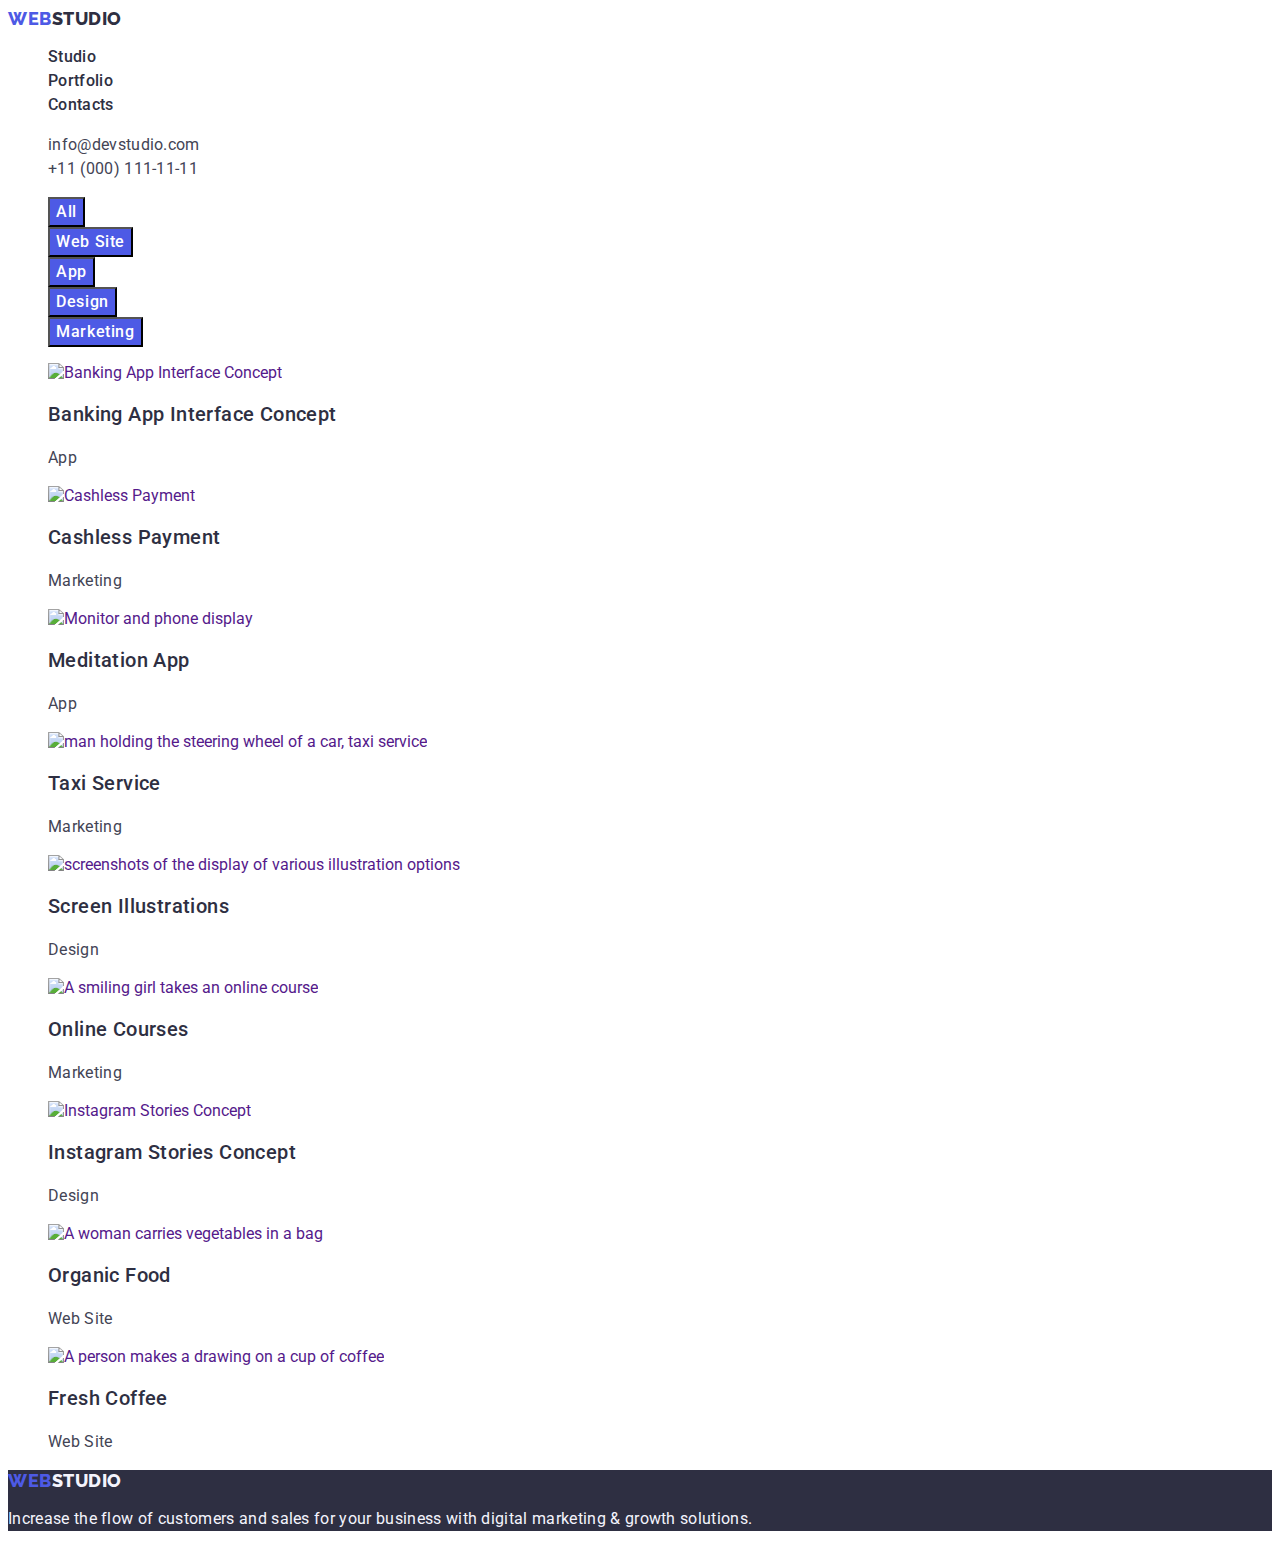
==== portfolio.html @ a5276154 "summary" ====
<!DOCTYPE html>
<html lang="en">
  <head>
    <meta charset="UTF-8" />
    <meta name="viewport" content="width=device-width, initial-scale=1.0" />
    <title>Portfolio</title>
    <!-- Fonts -->
    <link rel="preconnect" href="https://fonts.googleapis.com" />
    <link rel="preconnect" href="https://fonts.gstatic.com" crossorigin />
    <link
      href="https://fonts.googleapis.com/css2?family=Raleway:wght@800&family=Roboto:wght@400;500;700&display=swap"
      rel="stylesheet"
    />
    <!-- Custom styles -->
    <link rel="stylesheet" href="./css/styles.css" />
  </head>
  <body class="page">
    <header class="header">
      <nav class="header-nav">
        <a class="header-logo" href="./index.html"
          >Web<span class="logo">Studio</span></a
        >
        <ul class="header-list">
          <li class="header-item">
            <a class="header-link" href="./index.html">Studio</a>
          </li>
          <li class="header-item">
            <a class="header-link" href="./portfolio.html">Portfolio</a>
          </li>
          <li class="header-item">
            <a class="header-link" href="">Contacts</a>
          </li>
        </ul>
      </nav>
      <address class="header-info">
        <ul class="header-info-list">
          <li class="header-info-item">
            <a class="header-info-link" href="mailto:info@devstudio.com"
              >info@devstudio.com</a
            >
          </li>
          <li class="header-info-item">
            <a class="header-info-link" href="tel:+110001111111"
              >+11 (000) 111-11-11</a
            >
          </li>
        </ul>
      </address>
    </header>
    <main>
      <section class="section-portfolio">
        <h1 hidden>Our works</h1>
        <ul class="portfolio-btn-list">
          <li><button class="hero-btn" type="button">All</button></li>
          <li><button class="hero-btn" type="button">Web Site</button></li>
          <li><button class="hero-btn" type="button">App</button></li>
          <li><button class="hero-btn" type="button">Design</button></li>
          <li><button class="hero-btn" type="button">Marketing</button></li>
        </ul>

        <h2 class="section-title" hidden>Portfolio</h2>
        <ul class="portfolio-list">
          <li class="portfolio-item">
            <a class="portfolio-link" href="">
              <img
                src="./images/row1/img.jpg"
                alt="Banking App Interface Concept"
                width="360"
                height="300"
              />
              <h3 class="title">Banking App Interface Concept</h3>
              <p class="text">App</p></a
            >
          </li>
          <li class="portfolio-item">
            <a class="portfolio-link" href="">
              <img
                src="./images/row1/img-1.jpg"
                alt="Cashless Payment"
                width="360"
                height="300"
              />
              <h3 class="title">Cashless Payment</h3>
              <p class="text">Marketing</p></a
            >
          </li>
          <li class="portfolio-item">
            <a class="portfolio-link" href="">
              <img
                src="./images/row1/img-2.jpg"
                alt="Monitor and phone display"
                width="360"
                height="300"
              />
              <h3 class="title">Meditation App</h3>
              <p class="text">App</p></a
            >
          </li>
          <li class="portfolio-item">
            <a class="portfolio-link" href="">
              <img
                src="./images/row2/img.jpg"
                alt="man holding the steering wheel of a car, taxi service"
                width="360"
                height="300"
              />
              <h3 class="title">Taxi Service</h3>
              <p class="text">Marketing</p></a
            >
          </li>
          <li class="portfolio-item">
            <a class="portfolio-link" href="">
              <img
                src="./images/row2/img-1.jpg"
                alt="screenshots of the display of various illustration options"
                width="360"
                height="300"
              />
              <h3 class="title">Screen Illustrations</h3>
              <p class="text">Design</p></a
            >
          </li>
          <li class="portfolio-item">
            <a class="portfolio-link" href="">
              <img
                src="./images/row2/img-2.jpg"
                alt="A smiling girl takes an online course"
                width="360"
                height="300"
              />
              <h3 class="title">Online Courses</h3>
              <p class="text">Marketing</p></a
            >
          </li>
          <li class="portfolio-item">
            <a class="portfolio-link" href="">
              <img
                src="./images/row3/img.jpg"
                alt="Instagram Stories Concept"
                width="360"
                height="300"
              />
              <h3 class="title">Instagram Stories Concept</h3>
              <p class="text">Design</p></a
            >
          </li>
          <li class="portfolio-item">
            <a class="portfolio-link" href="">
              <img
                src="./images/row3/img-1.jpg"
                alt="A woman carries vegetables in a bag"
                width="360"
                height="300"
              />
              <h3 class="title">Organic Food</h3>
              <p class="text">Web Site</p></a
            >
          </li>
          <li class="portfolio-item">
            <a class="portfolio-link" href="">
              <img
                src="./images/row3/img-2.jpg"
                alt="A person makes a drawing on a cup of coffee"
                width="360"
                height="300"
              />
              <h3 class="title">Fresh Coffee</h3>
              <p class="text">Web Site</p></a
            >
          </li>
        </ul>
      </section>
    </main>
    <footer class="footer">
      <a class="header-logo" href="./index.html"
        >Web<span class="logo-ftr">Studio</span></a
      >
      <p class="footer-text">
        Increase the flow of customers and sales for your business with digital
        marketing & growth solutions.
      </p>
    </footer>
  </body>
</html>
---- css/styles.css ----
:root {
  --main-color: #2e2f42;
  --post-info-color: #434455;
  --action-color: #404bbf;
  --primary-brand: #4d5ae5;
  --light-color: #ffffff;
  --footer-text: #f4f4fd;
}

/* Common styles */
body {
  color: var(--post-info-color);
  font-family: "Roboto", sans-serif;
  background-color: var(--light-color);
}

a {
  text-decoration: none;
}

button {
  font-family: inherit;
  cursor: pointer;
}

ul,
ol {
  list-style: none;
}

.section-title {
  font-weight: 700;
  font-size: 36px;
  line-height: 1.11;
  text-align: center;
  letter-spacing: 0.02em;
  text-transform: capitalize;
  color: var(--main-color);
}

.title {
  font-weight: 500;
  font-size: 20px;
  line-height: 1.2;
  letter-spacing: 0.02em;
  color: var(--main-color);
}
.text {
  font-size: 16px;
  line-height: 1.5;
  letter-spacing: 0.02em;
  color: var(--post-info-color);
}

/* Header styles */

.header {
}
.header-nav {
}
.header-logo {
  font-family: "Raleway", sans-serif;
  font-style: normal;
  font-weight: 800;
  font-size: 18px;
  line-height: 1.17;
  letter-spacing: 0.03em;
  text-transform: uppercase;
  color: var(--primary-brand);
  text-decoration: none;
}
.logo {
  font-family: "Raleway";
  font-style: normal;
  font-weight: 800;
  font-size: 18px;
  line-height: 1.17;
  letter-spacing: 0.03em;
  text-transform: uppercase;
  color: var(--main-color);
  text-decoration: none;
}

.header-list {
  list-style: none;
}
.header-item {
}
.header-link {
  font-weight: 500;
  font-size: 16px;
  line-height: 1.5;
  letter-spacing: 0.02em;
  color: var(--main-color);
}

.header-link:focus,
.header-link:hover {
  color: var(--action-color);
}

.header-info {
  font-style: normal;
}
.header-info-list {
  list-style: none;
}

.header-info-item {
}
.header-info-link {
  font-style: normal;
  font-size: 16px;
  line-height: 1.5;
  letter-spacing: 0.02em;
  color: var(--post-info-color);
}

.header-info-link:focus,
.header-info-link:hover {
  color: var(--action-color);
}

/* Hero section styles */

.main {
}
.section-hero {
  background-color: var(--main-color);
}

.hero-title {
  font-weight: 700;
  font-size: 56px;
  line-height: 1.07;
  text-align: center;
  letter-spacing: 0.02em;
  color: var(--light-color);
}
.hero-btn {
  color: var(--light-color);
  background-color: var(--primary-brand);
  font-weight: 500;
  font-size: 16px;
  line-height: 1.5;
  letter-spacing: 0.04em;
}
.hero-btn:hover,
.hero-btn:focus {
  background: var(--action-color);
}

/* Benefits section styles */
.benefits-list {
}

/* Section team styles */

.section-team {
  background: var(--footer-text);
}

.team-list {
}
/* Footer styles */

.footer {
  background-color: var(--main-color);
}

.footer-text {
  font-size: 16px;
  line-height: 1.5;
  letter-spacing: 0.02em;
  color: var(--footer-text);
}
.logo-ftr {
  font-weight: 800;
  font-size: 18px;
  line-height: 1.17;
  letter-spacing: 0.03em;
  text-transform: uppercase;
  color: var(--footer-text);
}

/* Portfolio */

.portfolio-link {
  text-decoration: none;
}
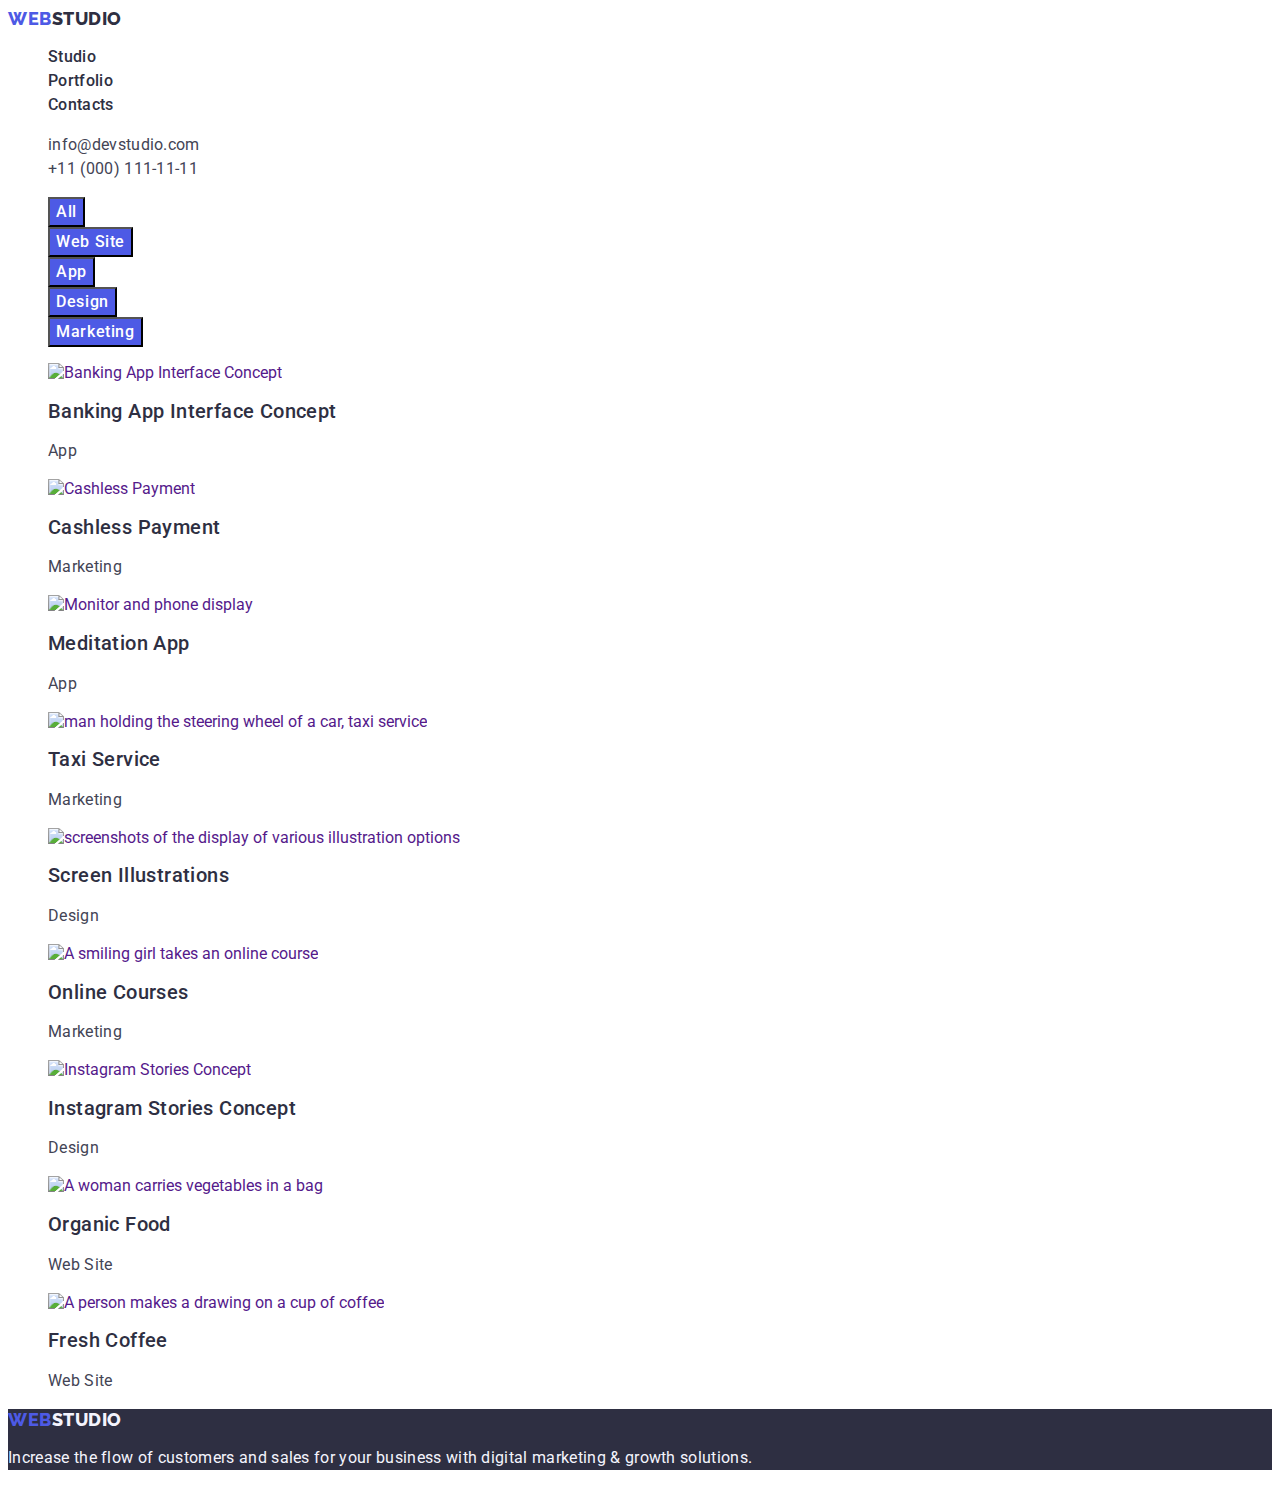
==== commit f88b792b: "summary" ====
--- a/portfolio.html
+++ b/portfolio.html
@@ -16,31 +16,31 @@
   </head>
   <body class="page">
     <header class="header">
-      <nav class="header-nav">
-        <a class="header-logo" href="./index.html"
+      <nav class="header nav">
+        <a class="link header-logo" href="./index.html"
           >Web<span class="logo">Studio</span></a
         >
-        <ul class="header-list">
-          <li class="header-item">
-            <a class="header-link" href="./index.html">Studio</a>
+        <ul class="header list">
+          <li class="header item">
+            <a class="hero header-link" href="./index.html">Studio</a>
           </li>
-          <li class="header-item">
-            <a class="header-link" href="./portfolio.html">Portfolio</a>
+          <li class="header item">
+            <a class="hero header-link" href="./portfolio.html">Portfolio</a>
           </li>
-          <li class="header-item">
-            <a class="header-link" href="">Contacts</a>
+          <li class="header item">
+            <a class="hero header-link" href="">Contacts</a>
           </li>
         </ul>
       </nav>
       <address class="header-info">
-        <ul class="header-info-list">
-          <li class="header-info-item">
-            <a class="header-info-link" href="mailto:info@devstudio.com"
+        <ul class="header-info list">
+          <li class="header-info item">
+            <a class="hero header-info-link" href="mailto:info@devstudio.com"
               >info@devstudio.com</a
             >
           </li>
-          <li class="header-info-item">
-            <a class="header-info-link" href="tel:+110001111111"
+          <li class="header-info item">
+            <a class="hero header-info-link" href="tel:+110001111111"
               >+11 (000) 111-11-11</a
             >
           </li>
@@ -50,7 +50,7 @@
     <main>
       <section class="section-portfolio">
         <h1 hidden>Our works</h1>
-        <ul class="portfolio-btn-list">
+        <ul class="portfolio-btn list">
           <li><button class="hero-btn" type="button">All</button></li>
           <li><button class="hero-btn" type="button">Web Site</button></li>
           <li><button class="hero-btn" type="button">App</button></li>
@@ -58,113 +58,112 @@
           <li><button class="hero-btn" type="button">Marketing</button></li>
         </ul>
 
-        <h2 class="section-title" hidden>Portfolio</h2>
-        <ul class="portfolio-list">
+        <ul class="portfolio list">
           <li class="portfolio-item">
-            <a class="portfolio-link" href="">
+            <a class="portfolio link" href="">
               <img
                 src="./images/row1/img.jpg"
                 alt="Banking App Interface Concept"
                 width="360"
                 height="300"
               />
-              <h3 class="title">Banking App Interface Concept</h3>
+              <h2 class="title">Banking App Interface Concept</h2>
               <p class="text">App</p></a
             >
           </li>
           <li class="portfolio-item">
-            <a class="portfolio-link" href="">
+            <a class="portfolio link" href="">
               <img
                 src="./images/row1/img-1.jpg"
                 alt="Cashless Payment"
                 width="360"
                 height="300"
               />
-              <h3 class="title">Cashless Payment</h3>
+              <h2 class="title">Cashless Payment</h2>
               <p class="text">Marketing</p></a
             >
           </li>
           <li class="portfolio-item">
-            <a class="portfolio-link" href="">
+            <a class="portfolio link" href="">
               <img
                 src="./images/row1/img-2.jpg"
                 alt="Monitor and phone display"
                 width="360"
                 height="300"
               />
-              <h3 class="title">Meditation App</h3>
+              <h2 class="title">Meditation App</h2>
               <p class="text">App</p></a
             >
           </li>
           <li class="portfolio-item">
-            <a class="portfolio-link" href="">
+            <a class="portfolio link" href="">
               <img
                 src="./images/row2/img.jpg"
                 alt="man holding the steering wheel of a car, taxi service"
                 width="360"
                 height="300"
               />
-              <h3 class="title">Taxi Service</h3>
+              <h2 class="title">Taxi Service</h2>
               <p class="text">Marketing</p></a
             >
           </li>
           <li class="portfolio-item">
-            <a class="portfolio-link" href="">
+            <a class="portfolio link" href="">
               <img
                 src="./images/row2/img-1.jpg"
                 alt="screenshots of the display of various illustration options"
                 width="360"
                 height="300"
               />
-              <h3 class="title">Screen Illustrations</h3>
+              <h2 class="title">Screen Illustrations</h2>
               <p class="text">Design</p></a
             >
           </li>
           <li class="portfolio-item">
-            <a class="portfolio-link" href="">
+            <a class="portfolio link" href="">
               <img
                 src="./images/row2/img-2.jpg"
                 alt="A smiling girl takes an online course"
                 width="360"
                 height="300"
               />
-              <h3 class="title">Online Courses</h3>
+              <h2 class="title">Online Courses</h2>
               <p class="text">Marketing</p></a
             >
           </li>
           <li class="portfolio-item">
-            <a class="portfolio-link" href="">
+            <a class="portfolio link" href="">
               <img
                 src="./images/row3/img.jpg"
                 alt="Instagram Stories Concept"
                 width="360"
                 height="300"
               />
-              <h3 class="title">Instagram Stories Concept</h3>
+              <h2 class="title">Instagram Stories Concept</h2>
               <p class="text">Design</p></a
             >
           </li>
           <li class="portfolio-item">
-            <a class="portfolio-link" href="">
+            <a class="portfolio link" href="">
               <img
                 src="./images/row3/img-1.jpg"
                 alt="A woman carries vegetables in a bag"
                 width="360"
                 height="300"
               />
-              <h3 class="title">Organic Food</h3>
+              <h2 class="title">Organic Food</h2>
               <p class="text">Web Site</p></a
             >
           </li>
           <li class="portfolio-item">
-            <a class="portfolio-link" href="">
+            <a class="portfolio link" href="">
               <img
                 src="./images/row3/img-2.jpg"
                 alt="A person makes a drawing on a cup of coffee"
                 width="360"
                 height="300"
               />
-              <h3 class="title">Fresh Coffee</h3>
+              <h2 class="title">Fresh Coffee</h2>
               <p class="text">Web Site</p></a
             >
           </li>
@@ -172,7 +171,7 @@
       </section>
     </main>
     <footer class="footer">
-      <a class="header-logo" href="./index.html"
+      <a class="link header-logo" href="./index.html"
         >Web<span class="logo-ftr">Studio</span></a
       >
       <p class="footer-text">
--- a/css/styles.css
+++ b/css/styles.css
@@ -23,8 +23,7 @@
   cursor: pointer;
 }
 
-ul,
-ol {
+.list {
   list-style: none;
 }
 
@@ -56,8 +55,11 @@
 
 .header {
 }
-.header-nav {
-}
+.header nav {
+}
+
+.link {text-decoration: none;}
+
 .header-logo {
   font-family: "Raleway", sans-serif;
   font-style: normal;
@@ -81,11 +83,14 @@
   text-decoration: none;
 }
 
-.header-list {
+.header list {
   list-style: none;
 }
-.header-item {
-}
+.header item {list-style: none; text-decoration:none;
+}
+
+.hero {text-decoration:none}
+
 .header-link {
   font-weight: 500;
   font-size: 16px;
@@ -102,7 +107,7 @@
 .header-info {
   font-style: normal;
 }
-.header-info-list {
+.header-info list {
   list-style: none;
 }
 
@@ -151,17 +156,30 @@
 }
 
 /* Benefits section styles */
-.benefits-list {
+
+.benefits list { list-style: none;
+}
+
+.benefits-item {
+
 }
 
 /* Section team styles */
 
+.team-item {background-color: var(--light-color);
+  
+}
 .section-team {
   background: var(--footer-text);
 }
 
-.team-list {
-}
+.team list {list-style: none;
+
+}
+
+
+
+
 /* Footer styles */
 
 .footer {
@@ -185,6 +203,6 @@
 
 /* Portfolio */
 
-.portfolio-link {
-  text-decoration: none;
-}
+.portfolio link {
+  text-decoration: none;
+}
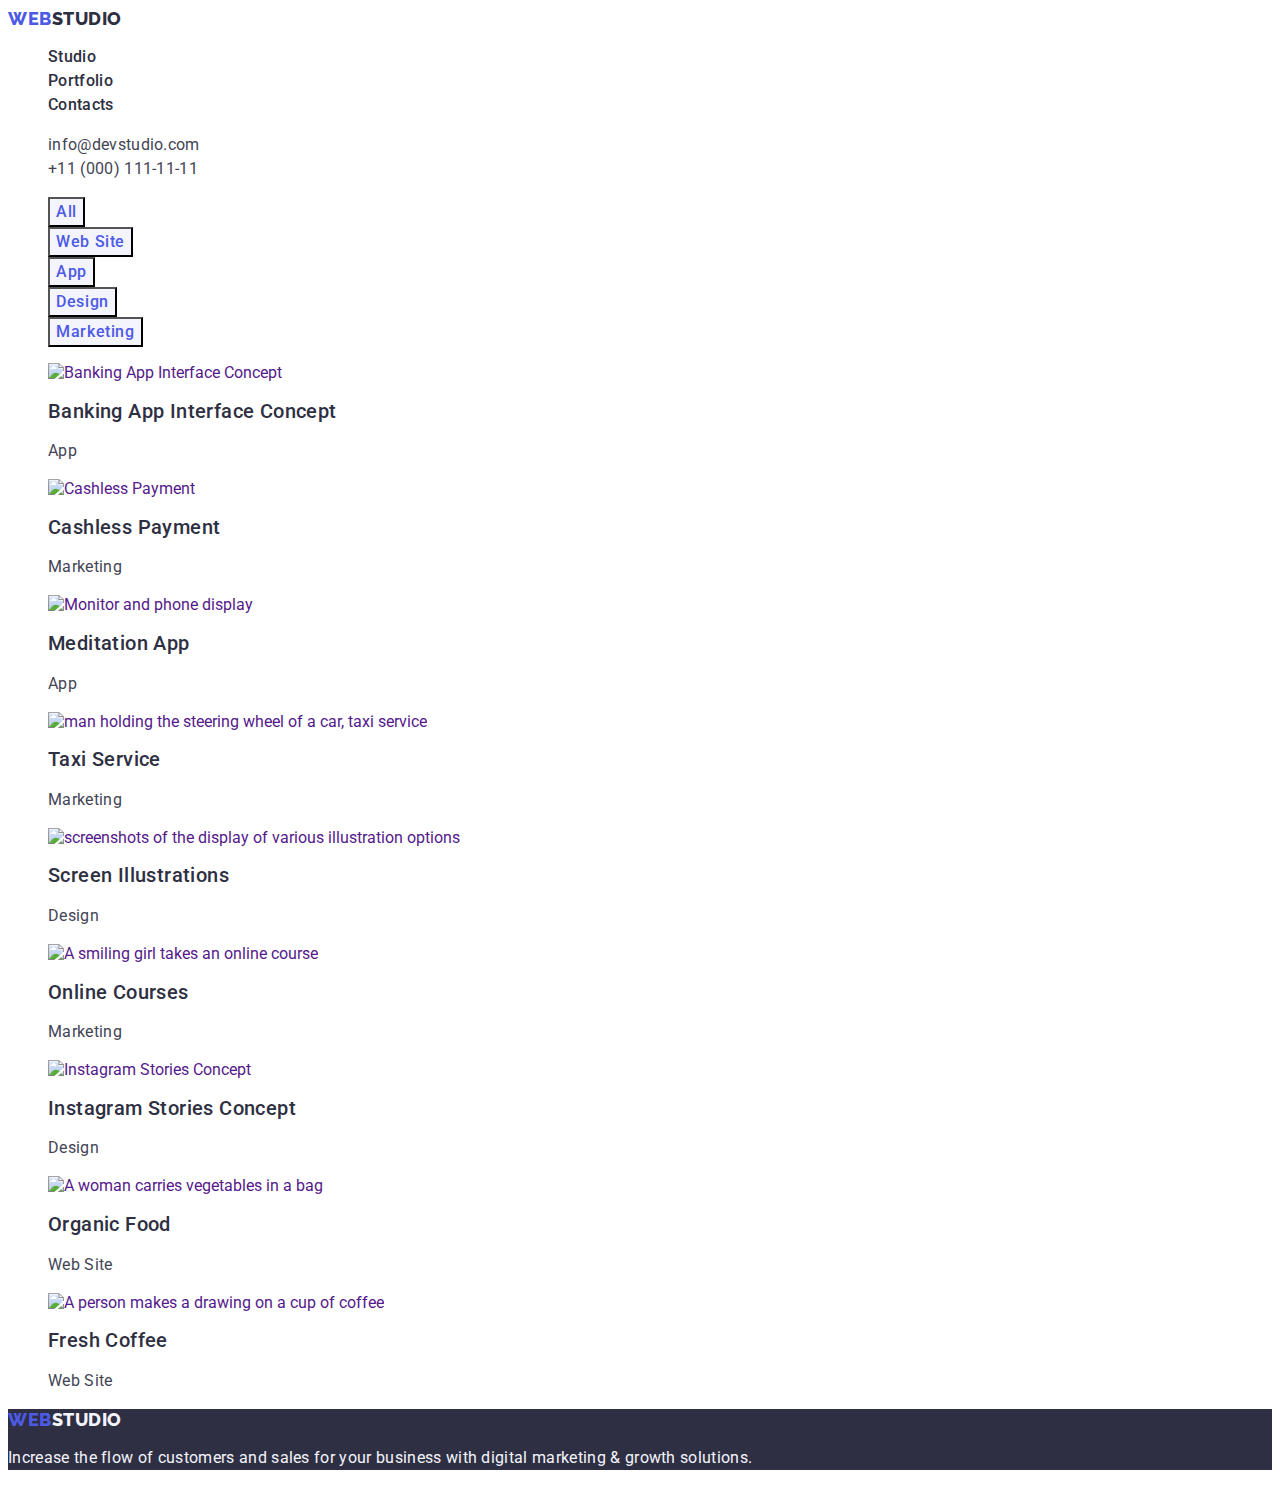
==== commit 3b1579b8: "summary" ====
--- a/portfolio.html
+++ b/portfolio.html
@@ -22,25 +22,25 @@
         >
         <ul class="header list">
           <li class="header item">
-            <a class="hero header-link" href="./index.html">Studio</a>
+            <a class="link header-link" href="./index.html">Studio</a>
           </li>
           <li class="header item">
-            <a class="hero header-link" href="./portfolio.html">Portfolio</a>
+            <a class="link header-link" href="./portfolio.html">Portfolio</a>
           </li>
           <li class="header item">
-            <a class="hero header-link" href="">Contacts</a>
+            <a class="link header-link" href="">Contacts</a>
           </li>
         </ul>
       </nav>
       <address class="header-info">
         <ul class="header-info list">
           <li class="header-info item">
-            <a class="hero header-info-link" href="mailto:info@devstudio.com"
+            <a class="link header-info-link" href="mailto:info@devstudio.com"
               >info@devstudio.com</a
             >
           </li>
           <li class="header-info item">
-            <a class="hero header-info-link" href="tel:+110001111111"
+            <a class="link header-info-link" href="tel:+110001111111"
               >+11 (000) 111-11-11</a
             >
           </li>
@@ -51,11 +51,11 @@
       <section class="section-portfolio">
         <h1 hidden>Our works</h1>
         <ul class="portfolio-btn list">
-          <li><button class="hero-btn" type="button">All</button></li>
-          <li><button class="hero-btn" type="button">Web Site</button></li>
-          <li><button class="hero-btn" type="button">App</button></li>
-          <li><button class="hero-btn" type="button">Design</button></li>
-          <li><button class="hero-btn" type="button">Marketing</button></li>
+          <li><button class="btn-portfolio" type="button">All</button></li>
+          <li><button class="btn-portfolio" type="button">Web Site</button></li>
+          <li><button class="btn-portfolio" type="button">App</button></li>
+          <li><button class="btn-portfolio" type="button">Design</button></li>
+          <li><button class="btn-portfolio" type="button">Marketing</button></li>
         </ul>
 
         <ul class="portfolio list">
@@ -170,6 +170,8 @@
         </ul>
       </section>
     </main>
+
+     <!-- Footer -->
     <footer class="footer">
       <a class="link header-logo" href="./index.html"
         >Web<span class="logo-ftr">Studio</span></a
--- a/css/styles.css
+++ b/css/styles.css
@@ -24,7 +24,7 @@
 }
 
 .list {
-  list-style: none;
+  list-style-type: none;
 }
 
 .section-title {
@@ -58,7 +58,9 @@
 .header nav {
 }
 
-.link {text-decoration: none;}
+.link {
+  text-decoration: none;
+}
 
 .header-logo {
   font-family: "Raleway", sans-serif;
@@ -72,24 +74,20 @@
   text-decoration: none;
 }
 .logo {
-  font-family: "Raleway";
-  font-style: normal;
-  font-weight: 800;
-  font-size: 18px;
-  line-height: 1.17;
-  letter-spacing: 0.03em;
-  text-transform: uppercase;
-  color: var(--main-color);
-  text-decoration: none;
+  color: var(--main-color);
 }
 
 .header list {
   list-style: none;
 }
-.header item {list-style: none; text-decoration:none;
-}
-
-.hero {text-decoration:none}
+.header item {
+  list-style: none;
+  text-decoration: none;
+}
+
+.hero {
+  text-decoration: none;
+}
 
 .header-link {
   font-weight: 500;
@@ -157,28 +155,25 @@
 
 /* Benefits section styles */
 
-.benefits list { list-style: none;
+.benefits list {
+  list-style: none;
 }
 
 .benefits-item {
-
 }
 
 /* Section team styles */
 
-.team-item {background-color: var(--light-color);
-  
+.team-item {
+  background-color: var(--light-color);
 }
 .section-team {
   background: var(--footer-text);
 }
 
-.team list {list-style: none;
-
-}
-
-
-
+.team list {
+  list-style: none;
+}
 
 /* Footer styles */
 
@@ -186,23 +181,33 @@
   background-color: var(--main-color);
 }
 
+.logo-ftr {
+  color: var(--footer-text);
+}
+
 .footer-text {
   font-size: 16px;
   line-height: 1.5;
   letter-spacing: 0.02em;
   color: var(--footer-text);
 }
-.logo-ftr {
-  font-weight: 800;
-  font-size: 18px;
-  line-height: 1.17;
-  letter-spacing: 0.03em;
-  text-transform: uppercase;
-  color: var(--footer-text);
-}
 
 /* Portfolio */
 
 .portfolio link {
   text-decoration: none;
 }
+.btn-portfolio {
+  color: var(--primary-brand);
+  background-color: var(--footer-text);
+  font-weight: 500;
+  font-size: 16px;
+  line-height: 1.5;
+  letter-spacing: 0.04em;
+}
+
+.btn-portfolio:focus,
+.btn-portfolio:hover {
+  color: var(--light-color);
+  background-color: var(--action-color);
+}
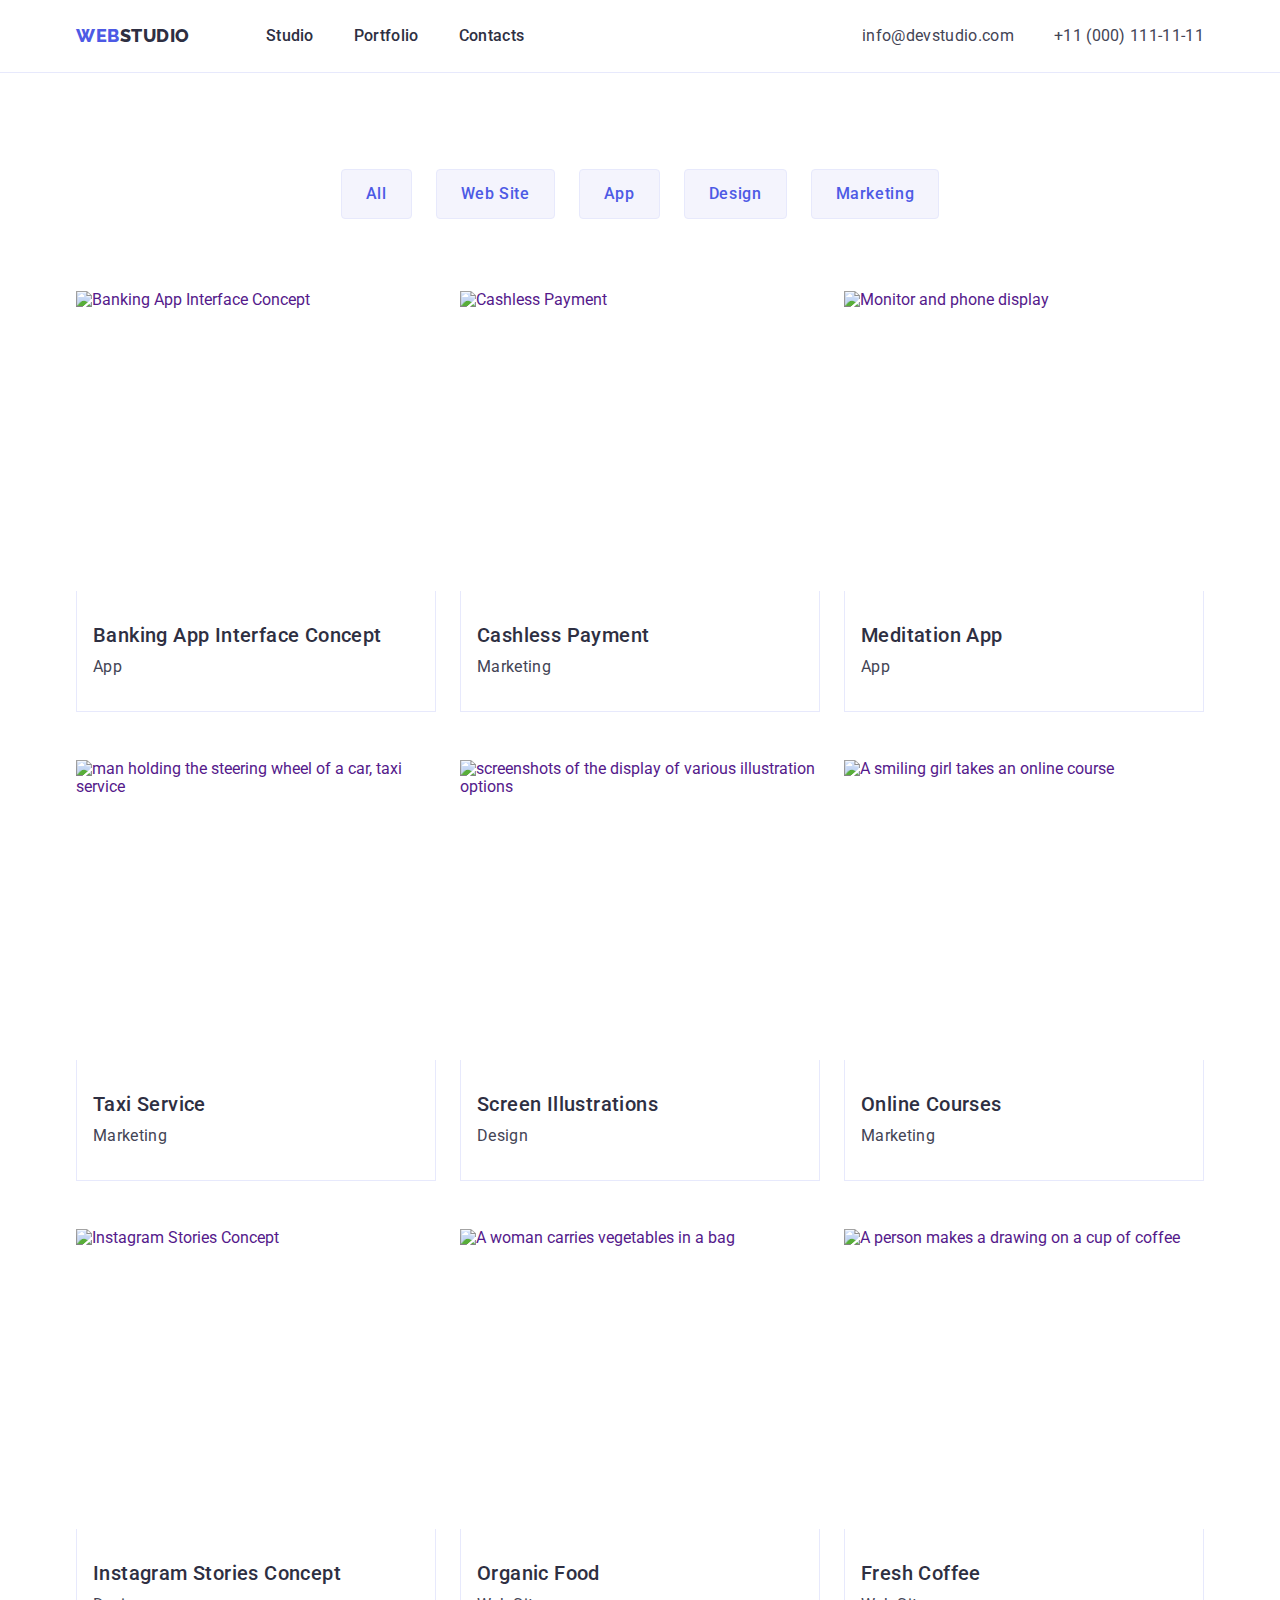
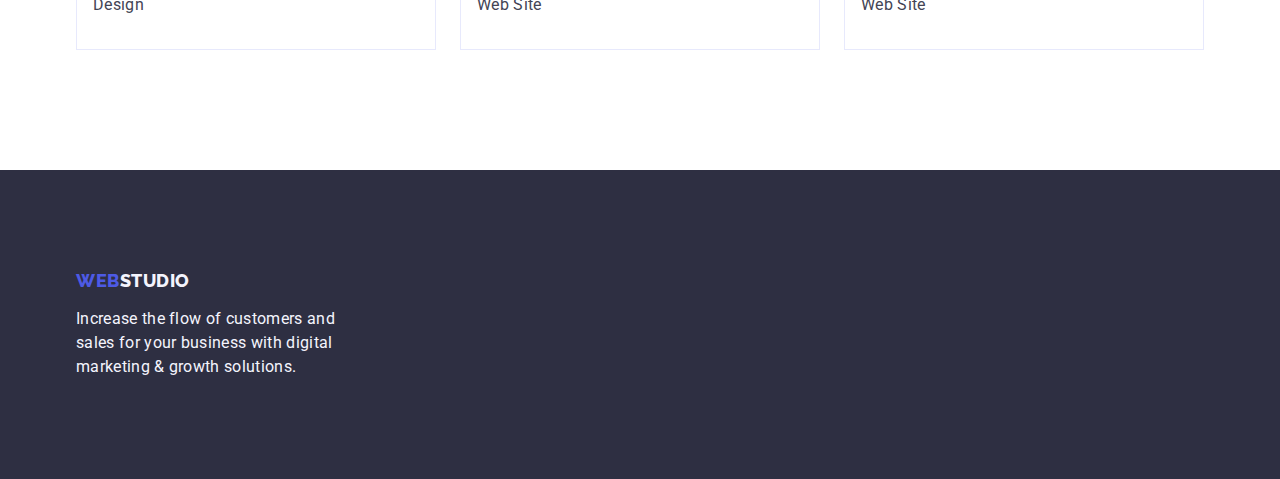
==== commit 3184f293: "summary" ====
--- a/portfolio.html
+++ b/portfolio.html
@@ -11,175 +11,209 @@
       href="https://fonts.googleapis.com/css2?family=Raleway:wght@800&family=Roboto:wght@400;500;700&display=swap"
       rel="stylesheet"
     />
+
+<!-- Normalize -->
+<link
+rel="stylesheet"
+href="https://cdn.jsdelivr.net/npm/modern-normalize@2.0.0/modern-normalize.min.css"
+/>
+
     <!-- Custom styles -->
     <link rel="stylesheet" href="./css/styles.css" />
   </head>
   <body class="page">
-    <header class="header">
-      <nav class="header nav">
-        <a class="link header-logo" href="./index.html"
-          >Web<span class="logo">Studio</span></a
-        >
-        <ul class="header list">
-          <li class="header item">
-            <a class="link header-link" href="./index.html">Studio</a>
-          </li>
-          <li class="header item">
-            <a class="link header-link" href="./portfolio.html">Portfolio</a>
-          </li>
-          <li class="header item">
-            <a class="link header-link" href="">Contacts</a>
-          </li>
-        </ul>
-      </nav>
-      <address class="header-info">
-        <ul class="header-info list">
-          <li class="header-info item">
-            <a class="link header-info-link" href="mailto:info@devstudio.com"
-              >info@devstudio.com</a
-            >
-          </li>
-          <li class="header-info item">
-            <a class="link header-info-link" href="tel:+110001111111"
-              >+11 (000) 111-11-11</a
-            >
-          </li>
-        </ul>
-      </address>
+    <header class="header brd">
+      <div class="container-header container">
+        <nav class="header nav">
+          <a class="link header-logo" href="./index.html"
+            >Web<span class="logo">Studio</span></a
+          >
+          <ul class="header-list list">
+            <li class="header-item">
+              <a class="link header-link" href="./index.html">Studio</a>
+            </li>
+            <li class="header-item">
+              <a class="link header-link" href="./portfolio.html">Portfolio</a>
+            </li>
+            <li class="header-item">
+              <a class="link header-link" href="">Contacts</a>
+            </li>
+          </ul>
+        </nav>
+        <address class="header-info">
+          <ul class="header-info list">
+            <li class="header-info item">
+              <a class="link header-info-link" href="mailto:info@devstudio.com"
+                >info@devstudio.com</a
+              >
+            </li>
+            <li class="header-info item">
+              <a class="link header-info-link" href="tel:+110001111111"
+                >+11 (000) 111-11-11</a
+              >
+            </li>
+          </ul>
+        </address>
+      </div>
     </header>
     <main>
       <section class="section-portfolio">
-        <h1 hidden>Our works</h1>
-        <ul class="portfolio-btn list">
-          <li><button class="btn-portfolio" type="button">All</button></li>
-          <li><button class="btn-portfolio" type="button">Web Site</button></li>
-          <li><button class="btn-portfolio" type="button">App</button></li>
-          <li><button class="btn-portfolio" type="button">Design</button></li>
-          <li><button class="btn-portfolio" type="button">Marketing</button></li>
-        </ul>
-
-        <ul class="portfolio list">
-          <li class="portfolio-item">
-            <a class="portfolio link" href="">
-              <img
-                src="./images/row1/img.jpg"
-                alt="Banking App Interface Concept"
-                width="360"
-                height="300"
-              />
-              <h2 class="title">Banking App Interface Concept</h2>
-              <p class="text">App</p></a
-            >
-          </li>
-          <li class="portfolio-item">
-            <a class="portfolio link" href="">
-              <img
-                src="./images/row1/img-1.jpg"
-                alt="Cashless Payment"
-                width="360"
-                height="300"
-              />
-              <h2 class="title">Cashless Payment</h2>
-              <p class="text">Marketing</p></a
-            >
-          </li>
-          <li class="portfolio-item">
-            <a class="portfolio link" href="">
-              <img
-                src="./images/row1/img-2.jpg"
-                alt="Monitor and phone display"
-                width="360"
-                height="300"
-              />
-              <h2 class="title">Meditation App</h2>
-              <p class="text">App</p></a
-            >
-          </li>
-          <li class="portfolio-item">
-            <a class="portfolio link" href="">
-              <img
-                src="./images/row2/img.jpg"
-                alt="man holding the steering wheel of a car, taxi service"
-                width="360"
-                height="300"
-              />
-              <h2 class="title">Taxi Service</h2>
-              <p class="text">Marketing</p></a
-            >
-          </li>
-          <li class="portfolio-item">
-            <a class="portfolio link" href="">
-              <img
-                src="./images/row2/img-1.jpg"
-                alt="screenshots of the display of various illustration options"
-                width="360"
-                height="300"
-              />
-              <h2 class="title">Screen Illustrations</h2>
-              <p class="text">Design</p></a
-            >
-          </li>
-          <li class="portfolio-item">
-            <a class="portfolio link" href="">
-              <img
-                src="./images/row2/img-2.jpg"
-                alt="A smiling girl takes an online course"
-                width="360"
-                height="300"
-              />
-              <h2 class="title">Online Courses</h2>
-              <p class="text">Marketing</p></a
-            >
-          </li>
-          <li class="portfolio-item">
-            <a class="portfolio link" href="">
-              <img
-                src="./images/row3/img.jpg"
-                alt="Instagram Stories Concept"
-                width="360"
-                height="300"
-              />
-              <h2 class="title">Instagram Stories Concept</h2>
-              <p class="text">Design</p></a
-            >
-          </li>
-          <li class="portfolio-item">
-            <a class="portfolio link" href="">
-              <img
-                src="./images/row3/img-1.jpg"
-                alt="A woman carries vegetables in a bag"
-                width="360"
-                height="300"
-              />
-              <h2 class="title">Organic Food</h2>
-              <p class="text">Web Site</p></a
-            >
-          </li>
-          <li class="portfolio-item">
-            <a class="portfolio link" href="">
-              <img
-                src="./images/row3/img-2.jpg"
-                alt="A person makes a drawing on a cup of coffee"
-                width="360"
-                height="300"
-              />
-              <h2 class="title">Fresh Coffee</h2>
-              <p class="text">Web Site</p></a
-            >
-          </li>
-        </ul>
+        <div class="container">
+          <h1 class="visually-hidden">Our works</h1>
+          <ul class="portfolio-btn list">
+            <li><button class="btn-portfolio" type="button">All</button></li>
+            <li>
+              <button class="btn-portfolio" type="button">Web Site</button>
+            </li>
+            <li><button class="btn-portfolio" type="button">App</button></li>
+            <li><button class="btn-portfolio" type="button">Design</button></li>
+            <li>
+              <button class="btn-portfolio" type="button">Marketing</button>
+            </li>
+          </ul>
+          <ul class="portfolio-list list">
+            <li class="portfolio-item">
+              <a class="portfolio link" href="">
+                <img
+                  src="./images/row1/img-2.jpg"
+                  alt="Banking App Interface Concept"
+                  width="360"
+                  height="300"
+                />
+                <div class="portf-img-info">
+                  <h2 class="portf-title title">Banking App Interface Concept</h2>
+                  <p class="text">App</p>
+                </div>
+              </a>
+            </li>
+            <li class="portfolio-item">
+              <a class="portfolio link" href="">
+                <img
+                  src="./images/row1/img-1.jpg"
+                  alt="Cashless Payment"
+                  width="360"
+                  height="300"
+                />
+                <div class="portf-img-info">
+                  <h2 class="portf-title title">Cashless Payment</h2>
+                  <p class="text">Marketing</p>
+                </div>
+              </a>
+            </li>
+            <li class="portfolio-item">
+              <a class="portfolio link" href="">
+                <img
+                  src="./images/row1/img.jpg"
+                  alt="Monitor and phone display"
+                  width="360"
+                  height="300"
+                />
+                <div class="portf-img-info">
+                  <h2 class="portf-title title">Meditation App</h2>
+                  <p class="text">App</p>
+                </div></a
+              >
+            </li>
+            <li class="portfolio-item">
+              <a class="portfolio link" href="">
+                <img
+                  src="./images/row2/img-2.jpg"
+                  alt="man holding the steering wheel of a car, taxi service"
+                  width="360"
+                  height="300"
+                />
+                <div class="portf-img-info">
+                  <h2 class="portf-title title">Taxi Service</h2>
+                  <p class="text">Marketing</p>
+                </div></a
+              >
+            </li>
+            <li class="portfolio-item">
+              <a class="portfolio link" href="">
+                <img
+                  src="./images/row2/img-1.jpg"
+                  alt="screenshots of the display of various illustration options"
+                  width="360"
+                  height="300"
+                />
+                <div class="portf-img-info">
+                  <h2 class="portf-title title">Screen Illustrations</h2>
+                  <p class="text">Design</p>
+                </div></a
+              >
+            </li>
+            <li class="portfolio-item">
+              <a class="portfolio link" href="">
+                <img
+                  src="./images/row2/img.jpg"
+                  alt="A smiling girl takes an online course"
+                  width="360"
+                  height="300"
+                />
+                <div class="portf-img-info">
+                  <h2 class="portf-title title">Online Courses</h2>
+                  <p class="text">Marketing</p>
+                </div></a
+              >
+            </li>
+            <li class="portfolio-item">
+              <a class="portfolio link" href="">
+                <img
+                  src="./images/row3/img-2.jpg"
+                  alt="Instagram Stories Concept"
+                  width="360"
+                  height="300"
+                />
+                <div class="portf-img-info">
+                  <h2 class="portf-title title">Instagram Stories Concept</h2>
+                  <p class="text">Design</p>
+                </div></a
+              >
+            </li>
+            <li class="portfolio-item">
+              <a class="portfolio link" href="">
+                <img
+                  src="./images/row3/img-1.jpg"
+                  alt="A woman carries vegetables in a bag"
+                  width="360"
+                  height="300"
+                />
+                <div class="portf-img-info">
+                  <h2 class="portf-title title">Organic Food</h2>
+                  <p class="text">Web Site</p>
+                </div></a
+              >
+            </li>
+            <li class="portfolio-item">
+              <a class="portfolio link" href="">
+                <img
+                  src="./images/row3/img.jpg"
+                  alt="A person makes a drawing on a cup of coffee"
+                  width="360"
+                  height="300"
+                />
+                <div class="portf-img-info">
+                  <h2 class="portf-title title">Fresh Coffee</h2>
+                  <p class="text">Web Site</p>
+                </div></a
+              >
+            </li>
+          </ul>
+        </div>
       </section>
     </main>
 
-     <!-- Footer -->
+    <!-- Footer -->
     <footer class="footer">
-      <a class="link header-logo" href="./index.html"
-        >Web<span class="logo-ftr">Studio</span></a
-      >
-      <p class="footer-text">
-        Increase the flow of customers and sales for your business with digital
-        marketing & growth solutions.
-      </p>
+      <div class="container">
+        <a class="link header-logo ftr-logo" href="./index.html"
+          >Web<span class="logo-ftr">Studio</span></a
+        >
+        <p class="footer-text">
+          Increase the flow of customers and sales for your business with
+          digital marketing & growth solutions.
+        </p>
+      </div>
     </footer>
   </body>
 </html>
--- a/css/styles.css
+++ b/css/styles.css
@@ -7,11 +7,45 @@
   --footer-text: #f4f4fd;
 }
 
-/* Common styles */
+/* Reset */
+.container {
+  max-width: 1158px;
+  margin: 0 auto;
+  padding: 0 15px;
+  
+}
+
+h1,
+h2,
+h3,
+h4,
+h5,
+h6 {
+  margin-top: 0;
+  margin-bottom: 0;
+}
+
+p {
+  margin: 0;
+}
+
+ul {
+  margin-top: 0;
+  margin-bottom: 0;
+  padding-left: 0;
+}
+
+img {
+  display: block;
+  max-width: 100%;
+  height: auto;
+}
+
 body {
   color: var(--post-info-color);
   font-family: "Roboto", sans-serif;
   background-color: var(--light-color);
+  flex-shrink: 0;
 }
 
 a {
@@ -21,10 +55,16 @@
 button {
   font-family: inherit;
   cursor: pointer;
+  border-radius: 4px;
 }
 
 .list {
   list-style-type: none;
+}
+
+.section {
+  padding-top: 120px;
+  padding-bottom: 120px;
 }
 
 .section-title {
@@ -51,11 +91,35 @@
   color: var(--post-info-color);
 }
 
+.visually-hidden {
+  position: absolute;
+  width: 1px;
+  height: 1px;
+  margin: -1px;
+  border: 0;
+  padding: 0;
+
+  white-space: nowrap;
+  clip-path: inset(100%);
+  clip: rect(0 0 0 0);
+  overflow: hidden;
+}
+
 /* Header styles */
 
-.header {
-}
+.brd {
+  border-bottom: 1px solid #e7e9fc;
+}
+
+.container-header {
+  display: flex;
+  align-items: center;
+  justify-content: space-between;
+}
+
 .header nav {
+  display: flex;
+  align-items: center;
 }
 
 .link {
@@ -72,15 +136,20 @@
   text-transform: uppercase;
   color: var(--primary-brand);
   text-decoration: none;
+  padding: 24px 0;
+  margin-right: 76px;
 }
 .logo {
   color: var(--main-color);
 }
 
-.header list {
+.header-list {
   list-style: none;
-}
-.header item {
+  display: flex;
+  align-items: flex-start;
+  gap: 40px;
+}
+.header-item {
   list-style: none;
   text-decoration: none;
 }
@@ -95,6 +164,8 @@
   line-height: 1.5;
   letter-spacing: 0.02em;
   color: var(--main-color);
+  display: block;
+  padding: 24px 0;
 }
 
 .header-link:focus,
@@ -102,8 +173,13 @@
   color: var(--action-color);
 }
 
+
+
 .header-info {
   font-style: normal;
+  display: flex;
+  align-items: center;
+  gap: 40px;
 }
 .header-info list {
   list-style: none;
@@ -117,6 +193,7 @@
   line-height: 1.5;
   letter-spacing: 0.02em;
   color: var(--post-info-color);
+  padding: 24px 0;
 }
 
 .header-info-link:focus,
@@ -126,10 +203,21 @@
 
 /* Hero section styles */
 
-.main {
-}
+.hero-container {
+
+
+}
+
 .section-hero {
   background-color: var(--main-color);
+  padding-top: 188px;
+  padding-bottom: 188px;
+  background-image: linear-gradient(to bottom, rgba(46, 47, 66, 0.70), rgba(46, 47, 66, 0.70)), url(../images/people-office.jpg);
+  background-repeat: no-repeat;
+  background-position: center;
+  background-size: 1440px 600px;
+  
+
 }
 
 .hero-title {
@@ -139,6 +227,8 @@
   text-align: center;
   letter-spacing: 0.02em;
   color: var(--light-color);
+  max-width: 496px;
+  margin: 0 auto 48px;
 }
 .hero-btn {
   color: var(--light-color);
@@ -147,6 +237,11 @@
   font-size: 16px;
   line-height: 1.5;
   letter-spacing: 0.04em;
+  min-width: 169px;
+  border: none;
+  padding: 16px 32px;
+  display: block;
+  margin: 0 auto;
 }
 .hero-btn:hover,
 .hero-btn:focus {
@@ -155,30 +250,83 @@
 
 /* Benefits section styles */
 
-.benefits list {
-  list-style: none;
+.bnfts-title {
+
+  margin-bottom: 8px;
+}
+
+
+.benefits-list {
+  display: flex;
+
+  gap: 24px;
 }
 
 .benefits-item {
+  width: calc((100% - 72px) / 4);
+}
+
+/* Section doing */
+
+.doing {
+  padding-top: 0;
+}
+
+
+.doing-title {
+  margin-bottom: 72px;
+}
+
+.section-doing {
+  list-style-type: none;
+  display: flex;
+  gap: 24px;
+}
+.doing-img {
+  width: calc((100% - 48px) / 3);
 }
 
 /* Section team styles */
 
 .team-item {
   background-color: var(--light-color);
+  box-shadow: 0px 2px 1px 0px rgba(46, 47, 66, 0.08),
+    0px 1px 1px 0px rgba(46, 47, 66, 0.16),
+    0px 1px 6px 0px rgba(46, 47, 66, 0.08);
+  border-radius: 0px 0px 4px 4px;
+  width: calc((100% - 72px) / 4);
 }
 .section-team {
   background: var(--footer-text);
-}
-
-.team list {
+  padding: 120px 0 120px;
+}
+
+.team-list {
   list-style: none;
+  display: flex;
+  gap: 24px;
+}
+
+.title-team {
+  margin-bottom: 72px;
+}
+
+.team-text-info {
+  padding: 32px 16px;
+  text-align: center;
+}
+
+.title-persn {
+
+  margin-bottom: 8px;
 }
 
 /* Footer styles */
 
 .footer {
   background-color: var(--main-color);
+  padding: 100px 0;
+
 }
 
 .logo-ftr {
@@ -190,13 +338,50 @@
   line-height: 1.5;
   letter-spacing: 0.02em;
   color: var(--footer-text);
+  max-width: 264px;
+}
+.ftr-logo {
+  display: inline-block;
+  margin-bottom: 16px;
+  padding: 0;
+  
+  
+
 }
 
 /* Portfolio */
 
+.section-portfolio {
+
+  padding-top: 96px; padding-bottom: 120px;
+}
+
 .portfolio link {
   text-decoration: none;
 }
+
+.portfolio-list {
+  display: flex;
+  flex-wrap: wrap;
+  row-gap: 48px;
+  column-gap: 24px;
+  
+  
+  
+}
+.portfolio-item {
+  width: calc((100% - 48px) / 3);
+  flex-shrink: 0;
+}
+
+.portfolio-btn {
+  
+  display: flex;
+  justify-content: center;
+  gap: 24px;
+  margin-bottom: 72px;
+}
+
 .btn-portfolio {
   color: var(--primary-brand);
   background-color: var(--footer-text);
@@ -204,10 +389,26 @@
   font-size: 16px;
   line-height: 1.5;
   letter-spacing: 0.04em;
+  border: 1px solid #e7e9fc;
+  padding: 12px 24px;
 }
 
 .btn-portfolio:focus,
 .btn-portfolio:hover {
   color: var(--light-color);
   background-color: var(--action-color);
-}
+  border: 1px solid transparent;
+  box-shadow: 0px 2px 2px 0px rgba(0, 0, 0, 0.12), 0px 2px 1px 0px rgba(0, 0, 0, 0.08), 0px 3px 1px 0px rgba(0, 0, 0, 0.10);
+
+}
+
+.portf-img-info {
+  border: 1px solid #e7e9fc;
+  border-top: none;
+  padding: 32px 16px;
+  
+}
+
+.portf-title {
+  margin-bottom: 8px;
+}
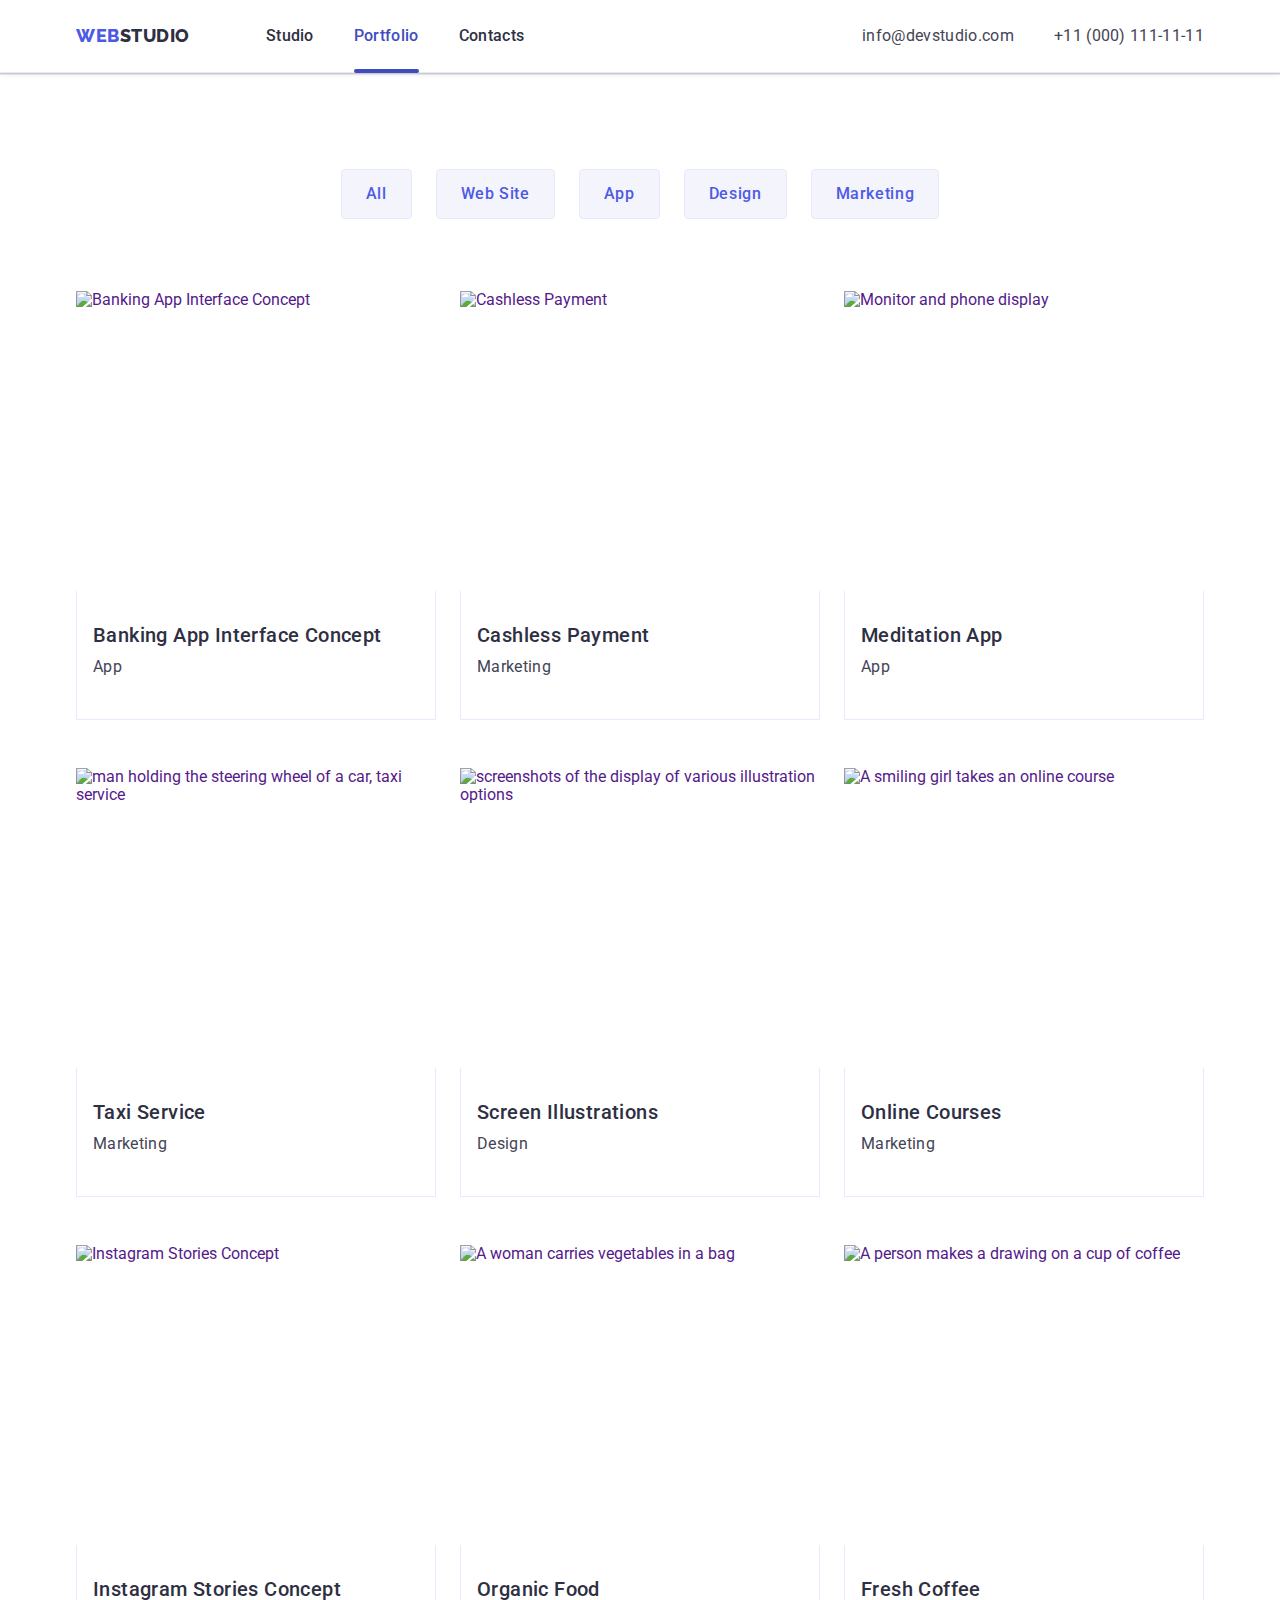
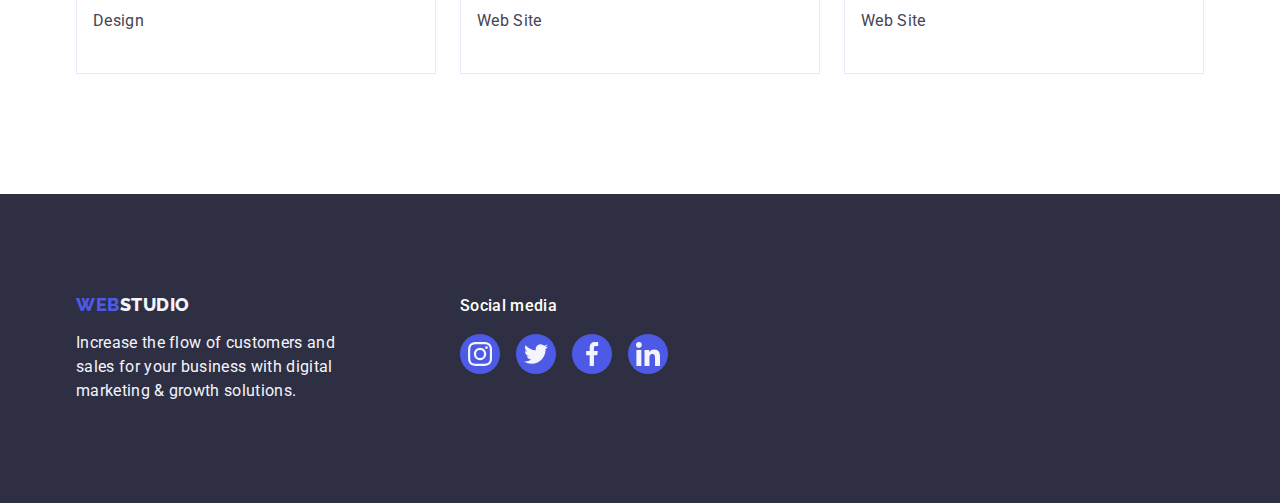
==== commit f8a7eb9a: "summary" ====
--- a/portfolio.html
+++ b/portfolio.html
@@ -12,11 +12,11 @@
       rel="stylesheet"
     />
 
-<!-- Normalize -->
-<link
-rel="stylesheet"
-href="https://cdn.jsdelivr.net/npm/modern-normalize@2.0.0/modern-normalize.min.css"
-/>
+    <!-- Normalize -->
+    <link
+      rel="stylesheet"
+      href="https://cdn.jsdelivr.net/npm/modern-normalize@2.0.0/modern-normalize.min.css"
+    />
 
     <!-- Custom styles -->
     <link rel="stylesheet" href="./css/styles.css" />
@@ -33,7 +33,9 @@
               <a class="link header-link" href="./index.html">Studio</a>
             </li>
             <li class="header-item">
-              <a class="link header-link" href="./portfolio.html">Portfolio</a>
+              <a class="link header-link active" href="./portfolio.html"
+                >Portfolio</a
+              >
             </li>
             <li class="header-item">
               <a class="link header-link" href="">Contacts</a>
@@ -56,6 +58,9 @@
         </address>
       </div>
     </header>
+
+    <!-- Main -->
+
     <main>
       <section class="section-portfolio">
         <div class="container">
@@ -71,29 +76,53 @@
               <button class="btn-portfolio" type="button">Marketing</button>
             </li>
           </ul>
+
+          <!-- Portfolio list -->
+
           <ul class="portfolio-list list">
             <li class="portfolio-item">
-              <a class="portfolio link" href="">
-                <img
-                  src="./images/row1/img-2.jpg"
-                  alt="Banking App Interface Concept"
-                  width="360"
-                  height="300"
-                />
-                <div class="portf-img-info">
-                  <h2 class="portf-title title">Banking App Interface Concept</h2>
+              <a class="portfolio-link link" href="">
+                <div class="prtfl-wrapper">
+                  <img
+                    class="portfolio-img"
+                    src="./images/row1/img-2.jpg"
+                    alt="Banking App Interface Concept"
+                    width="360"
+                    height="300"
+                  />
+                  <div class="overlay">
+                    <p class="wrapper-text">
+                      14 Stylish and User-Friendly App Design Concepts · Task
+                      Manager App · Calorie Tracker App · Exotic Fruit Ecommerce
+                      App · Cloud Storage App
+                    </p>
+                  </div>
+                </div>
+                <div class="portf-img-info">
+                  <h2 class="portf-title title">
+                    Banking App Interface Concept
+                  </h2>
                   <p class="text">App</p>
                 </div>
               </a>
             </li>
             <li class="portfolio-item">
-              <a class="portfolio link" href="">
-                <img
-                  src="./images/row1/img-1.jpg"
-                  alt="Cashless Payment"
-                  width="360"
-                  height="300"
-                />
+              <a class="portfolio-link link" href="">
+                <div class="prtfl-wrapper">
+                  <img
+                    src="./images/row1/img-1.jpg"
+                    alt="Cashless Payment"
+                    width="360"
+                    height="300"
+                  />
+                  <div class="overlay">
+                    <p class="wrapper-text">
+                      14 Stylish and User-Friendly App Design Concepts · Task
+                      Manager App · Calorie Tracker App · Exotic Fruit Ecommerce
+                      App · Cloud Storage App
+                    </p>
+                  </div>
+                </div>
                 <div class="portf-img-info">
                   <h2 class="portf-title title">Cashless Payment</h2>
                   <p class="text">Marketing</p>
@@ -102,12 +131,21 @@
             </li>
             <li class="portfolio-item">
               <a class="portfolio link" href="">
-                <img
-                  src="./images/row1/img.jpg"
-                  alt="Monitor and phone display"
-                  width="360"
-                  height="300"
-                />
+                <div class="prtfl-wrapper">
+                  <img
+                    src="./images/row1/img.jpg"
+                    alt="Monitor and phone display"
+                    width="360"
+                    height="300"
+                  />
+                  <div class="overlay">
+                    <p class="wrapper-text">
+                      14 Stylish and User-Friendly App Design Concepts · Task
+                      Manager App · Calorie Tracker App · Exotic Fruit Ecommerce
+                      App · Cloud Storage App
+                    </p>
+                  </div>
+                </div>
                 <div class="portf-img-info">
                   <h2 class="portf-title title">Meditation App</h2>
                   <p class="text">App</p>
@@ -116,12 +154,21 @@
             </li>
             <li class="portfolio-item">
               <a class="portfolio link" href="">
-                <img
-                  src="./images/row2/img-2.jpg"
-                  alt="man holding the steering wheel of a car, taxi service"
-                  width="360"
-                  height="300"
-                />
+                <div class="prtfl-wrapper">
+                  <img
+                    src="./images/row2/img-2.jpg"
+                    alt="man holding the steering wheel of a car, taxi service"
+                    width="360"
+                    height="300"
+                  />
+                  <div class="overlay">
+                    <p class="wrapper-text">
+                      14 Stylish and User-Friendly App Design Concepts · Task
+                      Manager App · Calorie Tracker App · Exotic Fruit Ecommerce
+                      App · Cloud Storage App
+                    </p>
+                  </div>
+                </div>
                 <div class="portf-img-info">
                   <h2 class="portf-title title">Taxi Service</h2>
                   <p class="text">Marketing</p>
@@ -130,12 +177,21 @@
             </li>
             <li class="portfolio-item">
               <a class="portfolio link" href="">
-                <img
-                  src="./images/row2/img-1.jpg"
-                  alt="screenshots of the display of various illustration options"
-                  width="360"
-                  height="300"
-                />
+                <div class="prtfl-wrapper">
+                  <img
+                    src="./images/row2/img-1.jpg"
+                    alt="screenshots of the display of various illustration options"
+                    width="360"
+                    height="300"
+                  />
+                  <div class="overlay">
+                    <p class="wrapper-text">
+                      14 Stylish and User-Friendly App Design Concepts · Task
+                      Manager App · Calorie Tracker App · Exotic Fruit Ecommerce
+                      App · Cloud Storage App
+                    </p>
+                  </div>
+                </div>
                 <div class="portf-img-info">
                   <h2 class="portf-title title">Screen Illustrations</h2>
                   <p class="text">Design</p>
@@ -144,12 +200,21 @@
             </li>
             <li class="portfolio-item">
               <a class="portfolio link" href="">
-                <img
-                  src="./images/row2/img.jpg"
-                  alt="A smiling girl takes an online course"
-                  width="360"
-                  height="300"
-                />
+                <div class="prtfl-wrapper">
+                  <img
+                    src="./images/row2/img.jpg"
+                    alt="A smiling girl takes an online course"
+                    width="360"
+                    height="300"
+                  />
+                  <div class="overlay">
+                    <p class="wrapper-text">
+                      14 Stylish and User-Friendly App Design Concepts · Task
+                      Manager App · Calorie Tracker App · Exotic Fruit Ecommerce
+                      App · Cloud Storage App
+                    </p>
+                  </div>
+                </div>
                 <div class="portf-img-info">
                   <h2 class="portf-title title">Online Courses</h2>
                   <p class="text">Marketing</p>
@@ -158,12 +223,21 @@
             </li>
             <li class="portfolio-item">
               <a class="portfolio link" href="">
-                <img
-                  src="./images/row3/img-2.jpg"
-                  alt="Instagram Stories Concept"
-                  width="360"
-                  height="300"
-                />
+                <div class="prtfl-wrapper">
+                  <img
+                    src="./images/row3/img-2.jpg"
+                    alt="Instagram Stories Concept"
+                    width="360"
+                    height="300"
+                  />
+                  <div class="overlay">
+                    <p class="wrapper-text">
+                      14 Stylish and User-Friendly App Design Concepts · Task
+                      Manager App · Calorie Tracker App · Exotic Fruit Ecommerce
+                      App · Cloud Storage App
+                    </p>
+                  </div>
+                </div>
                 <div class="portf-img-info">
                   <h2 class="portf-title title">Instagram Stories Concept</h2>
                   <p class="text">Design</p>
@@ -172,12 +246,21 @@
             </li>
             <li class="portfolio-item">
               <a class="portfolio link" href="">
-                <img
-                  src="./images/row3/img-1.jpg"
-                  alt="A woman carries vegetables in a bag"
-                  width="360"
-                  height="300"
-                />
+                <div class="prtfl-wrapper">
+                  <img
+                    src="./images/row3/img-1.jpg"
+                    alt="A woman carries vegetables in a bag"
+                    width="360"
+                    height="300"
+                  />
+                  <div class="overlay">
+                    <p class="wrapper-text">
+                      14 Stylish and User-Friendly App Design Concepts · Task
+                      Manager App · Calorie Tracker App · Exotic Fruit Ecommerce
+                      App · Cloud Storage App
+                    </p>
+                  </div>
+                </div>
                 <div class="portf-img-info">
                   <h2 class="portf-title title">Organic Food</h2>
                   <p class="text">Web Site</p>
@@ -186,17 +269,25 @@
             </li>
             <li class="portfolio-item">
               <a class="portfolio link" href="">
-                <img
-                  src="./images/row3/img.jpg"
-                  alt="A person makes a drawing on a cup of coffee"
-                  width="360"
-                  height="300"
-                />
+                <div class="prtfl-wrapper">
+                  <img
+                    src="./images/row3/img.jpg"
+                    alt="A person makes a drawing on a cup of coffee"
+                    width="360"
+                    height="300"
+                  />
+                  <div class="overlay">
+                    <p class="wrapper-text">
+                      14 Stylish and User-Friendly App Design Concepts · Task
+                      Manager App · Calorie Tracker App · Exotic Fruit Ecommerce
+                      App · Cloud Storage App
+                    </p>
+                  </div>
+                </div>
                 <div class="portf-img-info">
                   <h2 class="portf-title title">Fresh Coffee</h2>
                   <p class="text">Web Site</p>
-                </div></a
-              >
+                </div></a>
             </li>
           </ul>
         </div>
@@ -205,15 +296,51 @@
 
     <!-- Footer -->
     <footer class="footer">
-      <div class="container">
-        <a class="link header-logo ftr-logo" href="./index.html"
-          >Web<span class="logo-ftr">Studio</span></a
-        >
-        <p class="footer-text">
-          Increase the flow of customers and sales for your business with
-          digital marketing & growth solutions.
-        </p>
+      <div class="container footer-container">
+        <div class="ftr-info">
+          <a class="link header-logo ftr-logo" href="./index.html"
+            >Web<span class="logo-ftr">Studio</span></a
+          >
+          <p class="footer-text">
+            Increase the flow of customers and sales for your business with
+            digital marketing & growth solutions.
+          </p>
+        </div>
+        <div class="network-team-icon ftr">
+          <p class="social-title">Social media</p>
+          <ul class="network-team ftr">
+            <li class="network-item">
+              <a class="network-link" href="#">
+                <svg class="ftr-icon-fill" width="24" height="24">
+                  <use href="./images/icons.svg#instagram-2"></use>
+                </svg>
+              </a>
+            </li>
+            <li class="network-item">
+              <a class="network-link" href="">
+                <svg class="ftr-icon-fill" width="24" height="24">
+                  <use href="./images/icons.svg#twitter-1"></use>
+                </svg>
+              </a>
+            </li>
+            <li class="network-item">
+              <a class="network-link" href="#">
+                <svg class="ftr-icon-fill" width="24" height="24">
+                  <use
+                    href="./images/icons.svg#facebook-1"
+                  ></use></svg></a>
+            </li>
+            <li class="network-item">
+              <a class="network-link" href="#">
+                <svg class="ftr-icon-fill" width="24" height="24">
+                  <use
+                    href="./images/icons.svg#linkedin-1"
+                  ></use></svg></a>
+            </li>
+          </ul>
+        </div>
       </div>
+      
     </footer>
   </body>
 </html>
--- a/css/styles.css
+++ b/css/styles.css
@@ -12,7 +12,6 @@
   max-width: 1158px;
   margin: 0 auto;
   padding: 0 15px;
-  
 }
 
 h1,
@@ -50,12 +49,19 @@
 
 a {
   text-decoration: none;
+  transition-property: color, background-color;
+  transition-duration: 250ms;
+  transition-timing-function: cubic-bezier(0.4, 0, 0.2, 1);
 }
 
 button {
   font-family: inherit;
   cursor: pointer;
   border-radius: 4px;
+
+  transition-property: color, background-color;
+  transition-duration: 250ms;
+  transition-timing-function: cubic-bezier(0.4, 0, 0.2, 1);
 }
 
 .list {
@@ -89,6 +95,7 @@
   line-height: 1.5;
   letter-spacing: 0.02em;
   color: var(--post-info-color);
+  margin-bottom: 8px;
 }
 
 .visually-hidden {
@@ -106,6 +113,11 @@
 }
 
 /* Header styles */
+
+.header.brd {
+  box-shadow: 0px 2px 1px rgba(46, 47, 66, 0.08),
+    0px 1px 1px rgba(46, 47, 66, 0.16), 0px 1px 6px rgba(46, 47, 66, 0.08);
+}
 
 .brd {
   border-bottom: 1px solid #e7e9fc;
@@ -166,6 +178,24 @@
   color: var(--main-color);
   display: block;
   padding: 24px 0;
+  position: relative;
+  transition: color 250ms cubic-bezier(0.4, 0, 0.2, 1);
+}
+.header-link.active {
+  color: var(--action-color);
+}
+.header-link.active::after {
+  content: "";
+  display: block;
+  width: 100%;
+  height: 4px;
+  border-radius: 2px;
+  background: var(--action-color);
+  position: absolute;
+  bottom: -1px;
+  left: 0;
+  transition-property: color;
+  transition-duration: 250ms;
 }
 
 .header-link:focus,
@@ -173,8 +203,6 @@
   color: var(--action-color);
 }
 
-
-
 .header-info {
   font-style: normal;
   display: flex;
@@ -194,6 +222,9 @@
   letter-spacing: 0.02em;
   color: var(--post-info-color);
   padding: 24px 0;
+  transition-property: color;
+  transition-duration: 250ms;
+  transition-timing-function: cubic-bezier(0.4, 0, 0.2, 1);
 }
 
 .header-info-link:focus,
@@ -204,20 +235,23 @@
 /* Hero section styles */
 
 .hero-container {
-
-
 }
 
 .section-hero {
   background-color: var(--main-color);
   padding-top: 188px;
   padding-bottom: 188px;
-  background-image: linear-gradient(to bottom, rgba(46, 47, 66, 0.70), rgba(46, 47, 66, 0.70)), url(../images/people-office.jpg);
+  background-image: linear-gradient(
+      to bottom,
+      rgba(46, 47, 66, 0.7),
+      rgba(46, 47, 66, 0.7)
+    ),
+    url(../images/people-office.jpg);
   background-repeat: no-repeat;
   background-position: center;
-  background-size: 1440px 600px;
-  
-
+  max-width: 1440px;
+  background-size: cover;
+  margin: 0 auto;
 }
 
 .hero-title {
@@ -242,23 +276,38 @@
   padding: 16px 32px;
   display: block;
   margin: 0 auto;
+  transition-property: background-color;
+  transition-duration: 250ms;
+  transition-timing-function: cubic-bezier(0.4, 0, 0.2, 1);
 }
 .hero-btn:hover,
 .hero-btn:focus {
-  background: var(--action-color);
+  background-color: var(--action-color);
 }
 
 /* Benefits section styles */
 
+.benefits-icon {
+  margin: 24px 100px;
+}
+
+.bnfts-bg-color {
+  width: 264px;
+  height: 112px;
+  background-color: var(--footer-text);
+  border-radius: 4px;
+  margin-bottom: 8px;
+  display: flex;
+  align-items: center;
+  justify-content: center;
+}
+
 .bnfts-title {
-
   margin-bottom: 8px;
 }
 
-
 .benefits-list {
   display: flex;
-
   gap: 24px;
 }
 
@@ -271,7 +320,6 @@
 .doing {
   padding-top: 0;
 }
-
 
 .doing-title {
   margin-bottom: 72px;
@@ -295,6 +343,7 @@
     0px 1px 6px 0px rgba(46, 47, 66, 0.08);
   border-radius: 0px 0px 4px 4px;
   width: calc((100% - 72px) / 4);
+  height: 428px;
 }
 .section-team {
   background: var(--footer-text);
@@ -312,21 +361,106 @@
 }
 
 .team-text-info {
-  padding: 32px 16px;
+  padding: 32px 0;
   text-align: center;
 }
 
 .title-persn {
-
   margin-bottom: 8px;
 }
 
+.network-team {
+  list-style: none;
+  display: flex;
+  gap: 24px;
+  justify-content: center;
+}
+
+.network-item {
+  width: 40px;
+  height: 40px;
+}
+
+.network-link {
+  width: 100%;
+  height: 100%;
+  background-color: var(--primary-brand);
+  border-radius: 50%;
+  display: flex;
+  align-items: center;
+  justify-content: center;
+  transition-property: background-color;
+  transition-duration: 250ms;
+  transition-timing-function: cubic-bezier(0.4, 0, 0.2, 1);
+}
+
+.network-link:hover,
+.network-link:focus {
+  background-color: #31d0aa;
+}
+
+.network-icon {
+  fill: #f4f4fd;
+}
+
+/* Clients section styles */
+
+.customers-title {
+  text-align: center;
+  margin-bottom: 72px;
+}
+
+.customers-container {
+}
+
+.clients-list {
+  display: flex;
+  justify-content: center;
+  gap: 24px;
+}
+
+.clients-item {
+  list-style-type: none;
+}
+
+.clients-link {
+  display: flex;
+  justify-content: center;
+  align-items: center;
+  width: 168px;
+  height: 88px;
+  color: #8e8f99;
+  border-radius: 4px;
+  border: 1px solid #8e8f99;
+  transition-property: border-color, fill;
+  transition-duration: 250ms;
+  transition-timing-function: cubic-bezier(0.4, 0, 0.2, 1);
+}
+
+.clients-link:hover,
+.clients-link:focus {
+  border-color: var(--action-color);
+}
+
+.clients-link:hover .clients-icon,
+.clients-link:focus .clients-icon {
+  fill: var(--action-color);
+}
+
+.clients-icon {
+  fill: currentColor;
+}
+
 /* Footer styles */
+
+.footer-container {
+  display: flex;
+  align-items: baseline;
+}
 
 .footer {
   background-color: var(--main-color);
   padding: 100px 0;
-
 }
 
 .logo-ftr {
@@ -344,20 +478,34 @@
   display: inline-block;
   margin-bottom: 16px;
   padding: 0;
-  
-  
-
+}
+
+.network-team.ftr {
+  gap: 16px;
+}
+
+.ftr-icon-fill {
+  fill: #f4f4fd;
+}
+
+.social-title {
+  font-size: 16px;
+  font-weight: 500;
+  line-height: 24px;
+  letter-spacing: 0.32px;
+  color: var(--light-color);
+  margin-bottom: 16px;
+}
+
+.ftr-info {
+  margin-right: 120px;
 }
 
 /* Portfolio */
 
 .section-portfolio {
-
-  padding-top: 96px; padding-bottom: 120px;
-}
-
-.portfolio link {
-  text-decoration: none;
+  padding-top: 96px;
+  padding-bottom: 120px;
 }
 
 .portfolio-list {
@@ -365,17 +513,78 @@
   flex-wrap: wrap;
   row-gap: 48px;
   column-gap: 24px;
+}
+
+.portfolio-item {
+  display: block;
+  width: calc((100% - 48px) / 3);
+  flex-shrink: 0;
+ 
+}
+
+.portfolio-item:hover {
+  box-shadow: 0px 2px 1px 0px rgba(46, 47, 66, 0.08),
+    0px 1px 1px 0px rgba(46, 47, 66, 0.16),
+    0px 1px 6px 0px rgba(46, 47, 66, 0.08);
+}
+
+.portfolio-link{
+  transition: box-shadow 250ms cubic-bezier(0.4, 0, 0.2, 1);
+}  
+
+/* Overlayyyy */
+/* 00000000000 */
+
+.prtfl-wrapper {
+  position: relative;
+  width: 360px;
+  height: 300px;
+  margin: 0 auto;
+  overflow: hidden;
+}
+
+.overlay {
+  position: absolute;
+  top: 0;
+  left: 0;
+  padding: 8px;
+  background-color: var(--primary-brand);
+  color: var(--footer-text);
+  font-family: sans-serif;
+
+  width: 100%;
+  height: 100%;
+
+  transform: translateY(100%);
+  transition: transform 250ms ease-in-out;
+}
+
+.prtfl-wrapper:hover .overlay {
+  transform: translateY(0);
+}
+
+.wrapper-text {
+  position: absolute;
+  top: 0; 
+  
+  color: var(--footer-text);
+  background-color: var(--primary-brand); 
+  font-size: 16px;
+  line-height: 1.5;
+  letter-spacing: 0.02em;
+  font-weight: 400;
   
   
-  
-}
-.portfolio-item {
-  width: calc((100% - 48px) / 3);
-  flex-shrink: 0;
-}
+  padding: 40px 32px;
+  height: 100%; 
+  width: 100%; 
+  transform: translateY(100%); 
+  transition: transform 250ms cubic-bezier(0.4, 0, 0.2, 1);
+}
+
+/* 000000000000000000 */
 
 .portfolio-btn {
-  
   display: flex;
   justify-content: center;
   gap: 24px;
@@ -391,6 +600,11 @@
   letter-spacing: 0.04em;
   border: 1px solid #e7e9fc;
   padding: 12px 24px;
+
+  transition: color 250ms cubic-bezier(0.4, 0, 0.2, 1),
+    background-color 250ms cubic-bezier(0.4, 0, 0.2, 1),
+    border-color 250ms cubic-bezier(0.4, 0, 0.2, 1),
+    box-shadow 250ms cubic-bezier(0.4, 0, 0.2, 1);
 }
 
 .btn-portfolio:focus,
@@ -398,17 +612,88 @@
   color: var(--light-color);
   background-color: var(--action-color);
   border: 1px solid transparent;
-  box-shadow: 0px 2px 2px 0px rgba(0, 0, 0, 0.12), 0px 2px 1px 0px rgba(0, 0, 0, 0.08), 0px 3px 1px 0px rgba(0, 0, 0, 0.10);
-
+  box-shadow: 0px 2px 2px 0px rgba(0, 0, 0, 0.12),
+    0px 2px 1px 0px rgba(0, 0, 0, 0.08), 0px 3px 1px 0px rgba(0, 0, 0, 0.1);
+}
+
+.portfolio-img {
+  width: 360px;
+  height: 300px;
 }
 
 .portf-img-info {
   border: 1px solid #e7e9fc;
   border-top: none;
   padding: 32px 16px;
-  
 }
 
 .portf-title {
   margin-bottom: 8px;
 }
+
+/* Modal styles */
+
+.backdrop {
+  position: fixed;
+  top: 0;
+  left: 0;
+  width: 100%;
+  height: 100%;
+  background-color: rgba(46, 47, 66, 0.4);
+  transition: opacity 250ms cubic-bezier(0.4, 0, 0.2, 1),
+    visibility 250ms cubic-bezier(0.4, 0, 0.2, 1);
+}
+
+.backdrop.is-hidden {
+  opacity: 0;
+  visibility: hidden;
+  pointer-events: none;
+}
+
+.modal {
+  position: absolute;
+  top: 50%;
+  left: 50%;
+  transform: translateX(-50%) translateY(-50%);
+
+  width: 408px;
+  min-height: 584px;
+  background-color: #fcfcfc;
+  border-radius: 4px;
+  box-shadow: 0px 1px 1px rgba(0, 0, 0, 0.14), 0px 1px 3px rgba(0, 0, 0, 0.12),
+    0px 2px 1px rgba(0, 0, 0, 0.2);
+  transition: transform 250ms cubic-bezier(0.4, 0, 0.2, 1);
+}
+
+.modal-button {
+  position: absolute;
+  top: 24px;
+  right: 24px;
+
+  width: 24px;
+  height: 24px;
+
+  border-radius: 50%;
+  border: 1px solid rgba(0, 0, 0, 0.1);
+  background: var(--cornflower, #e7e9fc);
+  display: flex;
+  align-items: center;
+  justify-content: center;
+  padding: 0;
+  transition: background-color 250ms cubic-bezier(0.4, 0, 0.2, 1),
+    border 250ms cubic-bezier(0.4, 0, 0.2, 1);
+}
+
+.modal-button:hover,
+.modal-button:focus {
+  background-color: #404bbf;
+  border: none;
+}
+
+.modal-icon {
+  transition: fill 250ms cubic-bezier(0.4, 0, 0.2, 1);
+}
+.modal-icon:hover,
+.modal-icon:focus {
+  fill: #ffffff;
+}
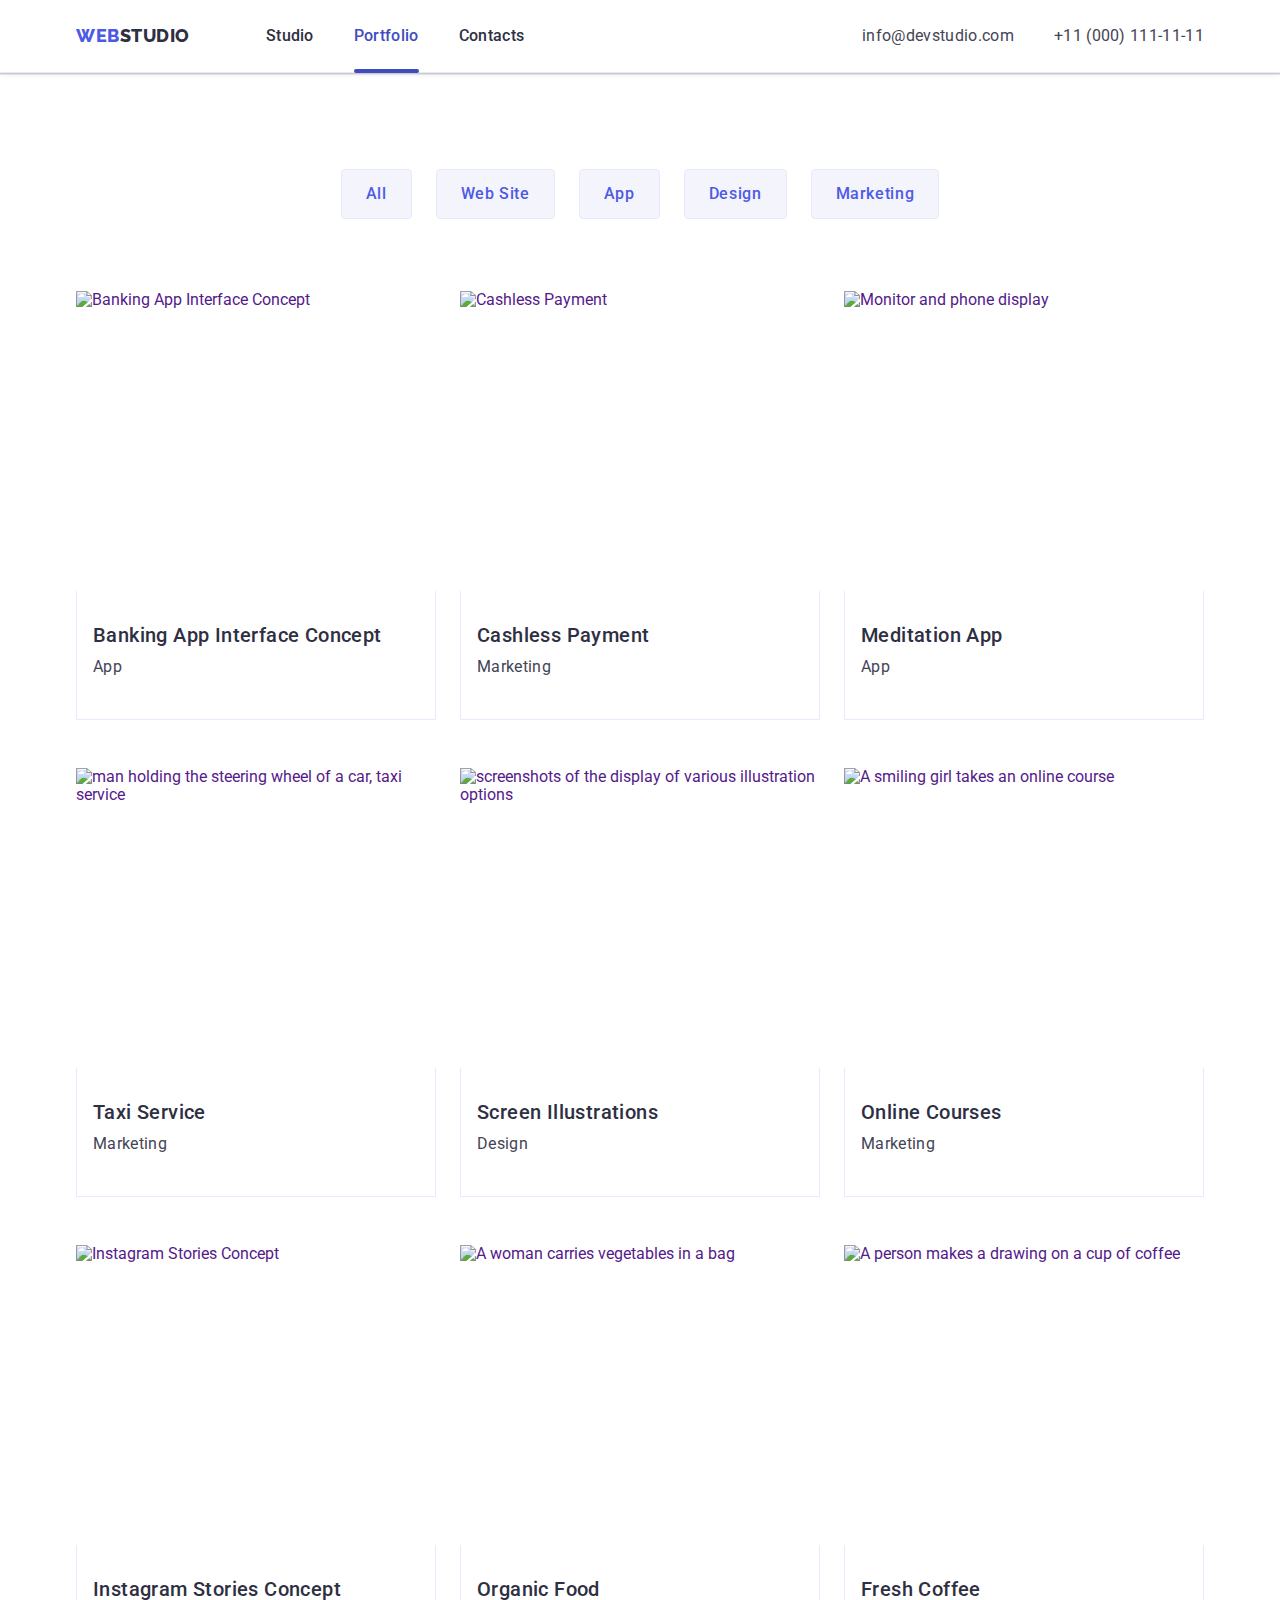
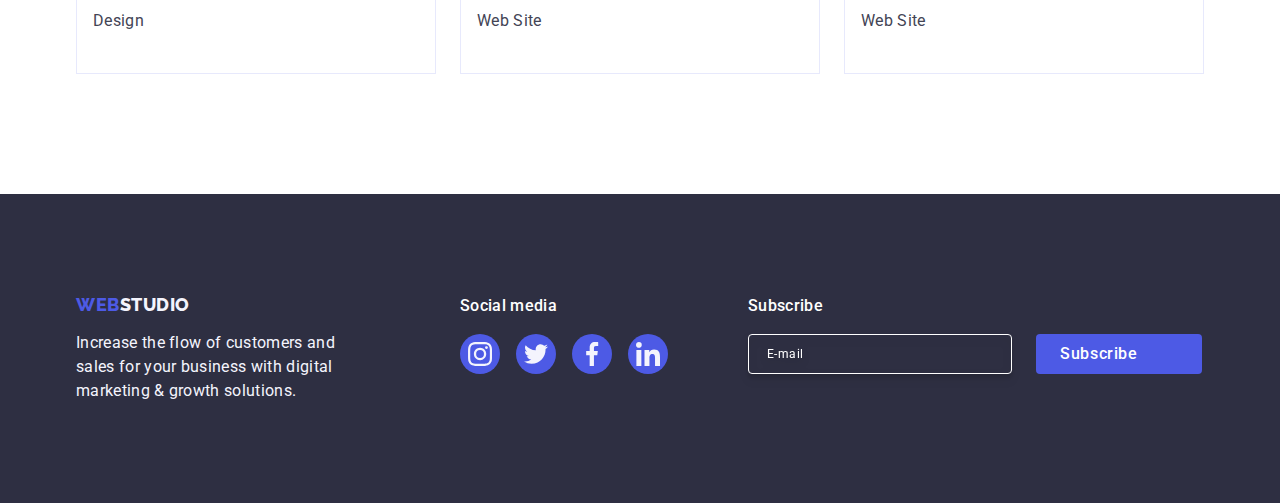
==== commit 458fde6e: "summary" ====
--- a/portfolio.html
+++ b/portfolio.html
@@ -90,13 +90,12 @@
                     width="360"
                     height="300"
                   />
-                  <div class="overlay">
-                    <p class="wrapper-text">
-                      14 Stylish and User-Friendly App Design Concepts · Task
-                      Manager App · Calorie Tracker App · Exotic Fruit Ecommerce
-                      App · Cloud Storage App
-                    </p>
-                  </div>
+
+                  <p class="wrapper-text">
+                    14 Stylish and User-Friendly App Design Concepts · Task
+                    Manager App · Calorie Tracker App · Exotic Fruit Ecommerce
+                    App · Cloud Storage App
+                  </p>
                 </div>
                 <div class="portf-img-info">
                   <h2 class="portf-title title">
@@ -115,13 +114,12 @@
                     width="360"
                     height="300"
                   />
-                  <div class="overlay">
-                    <p class="wrapper-text">
-                      14 Stylish and User-Friendly App Design Concepts · Task
-                      Manager App · Calorie Tracker App · Exotic Fruit Ecommerce
-                      App · Cloud Storage App
-                    </p>
-                  </div>
+
+                  <p class="wrapper-text">
+                    14 Stylish and User-Friendly App Design Concepts · Task
+                    Manager App · Calorie Tracker App · Exotic Fruit Ecommerce
+                    App · Cloud Storage App
+                  </p>
                 </div>
                 <div class="portf-img-info">
                   <h2 class="portf-title title">Cashless Payment</h2>
@@ -130,7 +128,7 @@
               </a>
             </li>
             <li class="portfolio-item">
-              <a class="portfolio link" href="">
+              <a class="portfolio-link link" href="">
                 <div class="prtfl-wrapper">
                   <img
                     src="./images/row1/img.jpg"
@@ -138,13 +136,12 @@
                     width="360"
                     height="300"
                   />
-                  <div class="overlay">
-                    <p class="wrapper-text">
-                      14 Stylish and User-Friendly App Design Concepts · Task
-                      Manager App · Calorie Tracker App · Exotic Fruit Ecommerce
-                      App · Cloud Storage App
-                    </p>
-                  </div>
+
+                  <p class="wrapper-text">
+                    14 Stylish and User-Friendly App Design Concepts · Task
+                    Manager App · Calorie Tracker App · Exotic Fruit Ecommerce
+                    App · Cloud Storage App
+                  </p>
                 </div>
                 <div class="portf-img-info">
                   <h2 class="portf-title title">Meditation App</h2>
@@ -153,7 +150,7 @@
               >
             </li>
             <li class="portfolio-item">
-              <a class="portfolio link" href="">
+              <a class="portfolio-link link" href="">
                 <div class="prtfl-wrapper">
                   <img
                     src="./images/row2/img-2.jpg"
@@ -161,13 +158,12 @@
                     width="360"
                     height="300"
                   />
-                  <div class="overlay">
-                    <p class="wrapper-text">
-                      14 Stylish and User-Friendly App Design Concepts · Task
-                      Manager App · Calorie Tracker App · Exotic Fruit Ecommerce
-                      App · Cloud Storage App
-                    </p>
-                  </div>
+
+                  <p class="wrapper-text">
+                    14 Stylish and User-Friendly App Design Concepts · Task
+                    Manager App · Calorie Tracker App · Exotic Fruit Ecommerce
+                    App · Cloud Storage App
+                  </p>
                 </div>
                 <div class="portf-img-info">
                   <h2 class="portf-title title">Taxi Service</h2>
@@ -176,7 +172,7 @@
               >
             </li>
             <li class="portfolio-item">
-              <a class="portfolio link" href="">
+              <a class="portfolio-link link" href="">
                 <div class="prtfl-wrapper">
                   <img
                     src="./images/row2/img-1.jpg"
@@ -184,13 +180,12 @@
                     width="360"
                     height="300"
                   />
-                  <div class="overlay">
-                    <p class="wrapper-text">
-                      14 Stylish and User-Friendly App Design Concepts · Task
-                      Manager App · Calorie Tracker App · Exotic Fruit Ecommerce
-                      App · Cloud Storage App
-                    </p>
-                  </div>
+
+                  <p class="wrapper-text">
+                    14 Stylish and User-Friendly App Design Concepts · Task
+                    Manager App · Calorie Tracker App · Exotic Fruit Ecommerce
+                    App · Cloud Storage App
+                  </p>
                 </div>
                 <div class="portf-img-info">
                   <h2 class="portf-title title">Screen Illustrations</h2>
@@ -199,7 +194,7 @@
               >
             </li>
             <li class="portfolio-item">
-              <a class="portfolio link" href="">
+              <a class="portfolio-link link" href="">
                 <div class="prtfl-wrapper">
                   <img
                     src="./images/row2/img.jpg"
@@ -207,13 +202,12 @@
                     width="360"
                     height="300"
                   />
-                  <div class="overlay">
-                    <p class="wrapper-text">
-                      14 Stylish and User-Friendly App Design Concepts · Task
-                      Manager App · Calorie Tracker App · Exotic Fruit Ecommerce
-                      App · Cloud Storage App
-                    </p>
-                  </div>
+
+                  <p class="wrapper-text">
+                    14 Stylish and User-Friendly App Design Concepts · Task
+                    Manager App · Calorie Tracker App · Exotic Fruit Ecommerce
+                    App · Cloud Storage App
+                  </p>
                 </div>
                 <div class="portf-img-info">
                   <h2 class="portf-title title">Online Courses</h2>
@@ -222,7 +216,7 @@
               >
             </li>
             <li class="portfolio-item">
-              <a class="portfolio link" href="">
+              <a class="portfolio-link link" href="">
                 <div class="prtfl-wrapper">
                   <img
                     src="./images/row3/img-2.jpg"
@@ -230,13 +224,12 @@
                     width="360"
                     height="300"
                   />
-                  <div class="overlay">
-                    <p class="wrapper-text">
-                      14 Stylish and User-Friendly App Design Concepts · Task
-                      Manager App · Calorie Tracker App · Exotic Fruit Ecommerce
-                      App · Cloud Storage App
-                    </p>
-                  </div>
+
+                  <p class="wrapper-text">
+                    14 Stylish and User-Friendly App Design Concepts · Task
+                    Manager App · Calorie Tracker App · Exotic Fruit Ecommerce
+                    App · Cloud Storage App
+                  </p>
                 </div>
                 <div class="portf-img-info">
                   <h2 class="portf-title title">Instagram Stories Concept</h2>
@@ -245,7 +238,7 @@
               >
             </li>
             <li class="portfolio-item">
-              <a class="portfolio link" href="">
+              <a class="portfolio-link link" href="">
                 <div class="prtfl-wrapper">
                   <img
                     src="./images/row3/img-1.jpg"
@@ -253,13 +246,12 @@
                     width="360"
                     height="300"
                   />
-                  <div class="overlay">
-                    <p class="wrapper-text">
-                      14 Stylish and User-Friendly App Design Concepts · Task
-                      Manager App · Calorie Tracker App · Exotic Fruit Ecommerce
-                      App · Cloud Storage App
-                    </p>
-                  </div>
+
+                  <p class="wrapper-text">
+                    14 Stylish and User-Friendly App Design Concepts · Task
+                    Manager App · Calorie Tracker App · Exotic Fruit Ecommerce
+                    App · Cloud Storage App
+                  </p>
                 </div>
                 <div class="portf-img-info">
                   <h2 class="portf-title title">Organic Food</h2>
@@ -268,7 +260,7 @@
               >
             </li>
             <li class="portfolio-item">
-              <a class="portfolio link" href="">
+              <a class="portfolio-link link" href="">
                 <div class="prtfl-wrapper">
                   <img
                     src="./images/row3/img.jpg"
@@ -276,18 +268,18 @@
                     width="360"
                     height="300"
                   />
-                  <div class="overlay">
-                    <p class="wrapper-text">
-                      14 Stylish and User-Friendly App Design Concepts · Task
-                      Manager App · Calorie Tracker App · Exotic Fruit Ecommerce
-                      App · Cloud Storage App
-                    </p>
-                  </div>
+
+                  <p class="wrapper-text">
+                    14 Stylish and User-Friendly App Design Concepts · Task
+                    Manager App · Calorie Tracker App · Exotic Fruit Ecommerce
+                    App · Cloud Storage App
+                  </p>
                 </div>
                 <div class="portf-img-info">
                   <h2 class="portf-title title">Fresh Coffee</h2>
                   <p class="text">Web Site</p>
-                </div></a>
+                </div></a
+              >
             </li>
           </ul>
         </div>
@@ -310,37 +302,47 @@
           <p class="social-title">Social media</p>
           <ul class="network-team ftr">
             <li class="network-item">
-              <a class="network-link" href="#">
+              <a class="network-link ftr" href="#">
                 <svg class="ftr-icon-fill" width="24" height="24">
                   <use href="./images/icons.svg#instagram-2"></use>
                 </svg>
               </a>
             </li>
             <li class="network-item">
-              <a class="network-link" href="">
+              <a class="network-link ftr" href="">
                 <svg class="ftr-icon-fill" width="24" height="24">
                   <use href="./images/icons.svg#twitter-1"></use>
                 </svg>
               </a>
             </li>
             <li class="network-item">
-              <a class="network-link" href="#">
+              <a class="network-link ftr" href="#">
                 <svg class="ftr-icon-fill" width="24" height="24">
-                  <use
-                    href="./images/icons.svg#facebook-1"
-                  ></use></svg></a>
+                  <use href="./images/icons.svg#facebook-1"></use></svg></a>
             </li>
             <li class="network-item">
-              <a class="network-link" href="#">
+              <a class="network-link ftr" href="#">
                 <svg class="ftr-icon-fill" width="24" height="24">
-                  <use
-                    href="./images/icons.svg#linkedin-1"
-                  ></use></svg></a>
-            </li>
-          </ul>
+                  <use href="./images/icons.svg#linkedin-1"></use></svg></a>
+            </li>
+          </ul>
+        </div>
+        <div class="ftr-form-info">
+          <p class="social-title">
+            Subscribe
+          </p>
+          <form class="footer_form" name="footer_form" autocomplete="off">
+            <label class="footer_form-label">
+              <input class="footer_form-input" type="email" name="user-email" placeholder="E-mail" />
+            </label>
+            <button class="button-subscribe" type="submit">Subscribe
+              <svg class="button-subscribe-icon" width="24" height="24">
+                <use href="./images/icons.svg#icon-Frame"></use>
+              </svg>
+            </button>
+          </form>
         </div>
       </div>
-      
     </footer>
   </body>
 </html>
--- a/css/styles.css
+++ b/css/styles.css
@@ -5,6 +5,7 @@
   --primary-brand: #4d5ae5;
   --light-color: #ffffff;
   --footer-text: #f4f4fd;
+  --lightslate: #8e8f99;
 }
 
 /* Reset */
@@ -12,6 +13,10 @@
   max-width: 1158px;
   margin: 0 auto;
   padding: 0 15px;
+}
+
+input {
+  font-family: inherit;
 }
 
 h1,
@@ -288,7 +293,6 @@
 /* Benefits section styles */
 
 .benefits-icon {
-  margin: 24px 100px;
 }
 
 .bnfts-bg-color {
@@ -396,7 +400,7 @@
 
 .network-link:hover,
 .network-link:focus {
-  background-color: #31d0aa;
+  background-color: #404bbf;
 }
 
 .network-icon {
@@ -432,19 +436,14 @@
   color: #8e8f99;
   border-radius: 4px;
   border: 1px solid #8e8f99;
-  transition-property: border-color, fill;
-  transition-duration: 250ms;
-  transition-timing-function: cubic-bezier(0.4, 0, 0.2, 1);
+  transition: border-color 250ms cubic-bezier(0.4, 0, 0.2, 1),
+    color 250ms cubic-bezier(0.4, 0, 0.2, 1);
 }
 
 .clients-link:hover,
 .clients-link:focus {
   border-color: var(--action-color);
-}
-
-.clients-link:hover .clients-icon,
-.clients-link:focus .clients-icon {
-  fill: var(--action-color);
+  color: #404bbf;
 }
 
 .clients-icon {
@@ -501,6 +500,83 @@
   margin-right: 120px;
 }
 
+.network-link.ftr:hover,
+.network-link.ftr:focus {
+  background-color: #31d0aa;
+}
+
+.network-team-icon {
+
+  margin-right: 80px;
+}
+
+/* Footer e-mail / subscribe */
+
+.ftr-form-info {
+ 
+}
+.ftr-form-desc {
+}
+.footer_form {
+  display: flex;
+  align-items: center;
+  gap: 24px;
+}
+.footer_form-input {
+  width: 264px;
+  height: 40px;
+  border-radius: 4px;
+  border: 1px solid var(--white, #FFF);
+  box-shadow: 0px 4px 4px 0px rgba(0, 0, 0, 0.15);
+  background-color: transparent;
+  color: #ffffff; 
+  font-size: 12px; 
+  line-height: 1.5; 
+  letter-spacing: 0.04em; 
+  outline: transparent;
+  filter: drop-shadow(0px 4px 4px rgba(0, 0, 0, 0.15)); 
+  
+}
+
+.footer_form-input::placeholder {
+padding: 8px 212px 8px 16px;
+color: var(--light-color);
+font-size: 12px;
+line-height: 24px;
+letter-spacing: 0.48px;
+
+}
+
+.button-subscribe {
+  display: flex;
+  align-items: center;
+  justify-content: center; 
+  
+  min-width: 165px; 
+  color: var(--light-color);
+  background-color: var(--primary-brand);
+  border: none;
+  padding: 8px 24px;
+  font-weight: 500;
+  line-height: 1.5;
+  letter-spacing: 0.04em;
+
+}
+
+.social-title .subscribe {
+padding: 8px 64px 8px 24px;
+font-weight: 500;
+line-height: 24px;
+letter-spacing: 0.64px;
+}
+
+.button-subscribe-icon {
+  fill: var(--light-color);
+  margin-left: 16px;
+}
+
+
+
 /* Portfolio */
 
 .section-portfolio {
@@ -516,31 +592,46 @@
 }
 
 .portfolio-item {
-  display: block;
   width: calc((100% - 48px) / 3);
   flex-shrink: 0;
- 
-}
-
-.portfolio-item:hover {
+}
+
+.portfolio-link {
+  display: block;
+  transition: box-shadow 250ms cubic-bezier(0.4, 0, 0.2, 1);
+}
+
+.portfolio-link:hover {
   box-shadow: 0px 2px 1px 0px rgba(46, 47, 66, 0.08),
     0px 1px 1px 0px rgba(46, 47, 66, 0.16),
     0px 1px 6px 0px rgba(46, 47, 66, 0.08);
 }
 
-.portfolio-link{
-  transition: box-shadow 250ms cubic-bezier(0.4, 0, 0.2, 1);
-}  
-
 /* Overlayyyy */
 /* 00000000000 */
 
 .prtfl-wrapper {
   position: relative;
-  width: 360px;
-  height: 300px;
-  margin: 0 auto;
+
   overflow: hidden;
+}
+
+.wrapper-text {
+  position: absolute;
+  top: 0;
+
+  color: var(--footer-text);
+  background-color: var(--primary-brand);
+  font-size: 16px;
+  line-height: 1.5;
+  letter-spacing: 0.02em;
+  font-weight: 400;
+
+  padding: 40px 32px;
+  height: 100%;
+  width: 100%;
+  transform: translateY(100%);
+  transition: transform 250ms cubic-bezier(0.4, 0, 0.2, 1);
 }
 
 .overlay {
@@ -559,27 +650,8 @@
   transition: transform 250ms ease-in-out;
 }
 
-.prtfl-wrapper:hover .overlay {
-  transform: translateY(0);
-}
-
-.wrapper-text {
-  position: absolute;
-  top: 0; 
-  
-  color: var(--footer-text);
-  background-color: var(--primary-brand); 
-  font-size: 16px;
-  line-height: 1.5;
-  letter-spacing: 0.02em;
-  font-weight: 400;
-  
-  
-  padding: 40px 32px;
-  height: 100%; 
-  width: 100%; 
-  transform: translateY(100%); 
-  transition: transform 250ms cubic-bezier(0.4, 0, 0.2, 1);
+.portfolio-link:hover .wrapper-text {
+  transform: translateY(0%);
 }
 
 /* 000000000000000000 */
@@ -655,6 +727,7 @@
   top: 50%;
   left: 50%;
   transform: translateX(-50%) translateY(-50%);
+  padding:  72px 24px 24px 24px;
 
   width: 408px;
   min-height: 584px;
@@ -688,12 +761,188 @@
 .modal-button:focus {
   background-color: #404bbf;
   border: none;
+  fill: #ffffff;
 }
 
 .modal-icon {
+  color: #2e2f42;
   transition: fill 250ms cubic-bezier(0.4, 0, 0.2, 1);
 }
-.modal-icon:hover,
-.modal-icon:focus {
-  fill: #ffffff;
-}
+
+/* Form */
+
+.form {
+  display: flex;
+  flex-direction: column;
+
+  max-width: 408px;
+  
+}
+
+.modal-caption {
+  display: block;
+  color: var(--main-color);
+  text-align: center;
+  font-size: 16px;
+  font-weight: 500;
+  line-height: 1.5; 
+  letter-spacing: 0.02em; 
+  margin-bottom: 16px;
+  text-align: center; 
+}
+
+.div-modal-form {
+  margin-bottom: 8px;
+}
+
+
+.form-label {
+  position: relative;
+  display: block;
+  color: var(--lightslate);
+  font-size: 12px;
+  line-height: 1.17;
+  letter-spacing: 0.04em; 
+  margin-bottom: 4px;
+}
+
+.input-container {
+
+  position: relative;
+}
+
+.modal-form-input {
+  width: 100%; ;
+  height: 40px;
+  padding-left: 38px;
+  font-size: 18px;
+  border-radius: 4px;
+  border: 1px solid rgba(46, 47, 66, 0.4);
+  background-color: transparent; 
+  outline: transparent;
+  transition: border-color 250ms cubic-bezier(0.4, 0, 0.2, 1);
+  
+}
+
+.modal-form-input:focus {
+  border-color: var(--primary-brand);
+}
+
+.div-modal-form-comment {
+  margin-bottom: 16px 
+}
+
+.modal-form-textarea {
+  width: 100%;
+  height: 120px;
+  padding: 8px 16px;
+  resize: none;
+  color: rgba(46, 47, 66, 0.4);
+  font-size: 12px;
+  line-height: 1.17;
+  letter-spacing: 0.04em;
+  border-radius: 4px;
+  border: 1px solid rgba(46, 47, 66, 0.4);
+  background-color: transparent;
+  outline: transparent;
+  transition: border-color 250ms cubic-bezier(0.4, 0, 0.2, 1);
+}
+
+.modal-form-textarea:focus {
+  border-color: var(--primary-brand);
+}
+
+.modal-form-textarea::placeholder {
+  color: currentColor;
+}
+
+.modal-form-icon {
+  position: absolute;
+  top: 50%;
+  left: 16px;
+  transform: translateY(-50%);
+  fill: #2e2f42;
+  transition: fill 250ms cubic-bezier(0.4, 0, 0.2, 1);
+}
+
+.modal-form-input:focus + .modal-form-icon {
+  fill: var(--primary-brand);
+}
+
+
+
+
+.form-button {
+  display: block;
+  margin: 0 auto;
+  color: var(--light-color);
+  background-color: var(--primary-brand);
+  min-width: 169px;
+  text-align: center;
+  font-size: 16px;
+  font-weight: 500;
+  line-height: 24px;
+  letter-spacing: 0.64px;
+  padding: 16px 32px;
+  border: none;
+  box-shadow: 0px 4px 4px 0px rgba(0, 0, 0, 0.15);
+  transition: background-color 250ms cubic-bezier(0.4, 0, 0.2, 1);
+}
+
+.form-button:hover,
+.form-button:focus {
+  background-color: var(--action-color);
+}
+
+/* Agreement */
+
+
+.modal-form-agreement {
+  font-size: 12px;
+  line-height: 1.17; 
+  letter-spacing: 0.04em; 
+  color: var(--lightslate);
+
+}
+
+.modal-form-checkbox {}
+
+.modal-form-custom-checkbox {
+  display: inline-flex;
+  align-items: center;
+  justify-content: center;
+  width: 16px;
+  height: 16px;
+  border-radius: 2px;
+  border: 1px solid rgba(46, 47, 66, 0.40);
+  fill: transparent; 
+  transition: background-color fill 250ms cubic-bezier(0.4, 0, 0.2, 1);
+}
+
+.modal-form-checkbox:checked + .modal-form-custom-checkbox {
+
+  fill: var(--footer-text);
+  background-color: var(--action-color);
+  border: none;
+}
+
+.modal-form-checkbox-icon {
+
+  opacity: 0;
+}
+
+.modal-form-checkbox:checked + .modal-form-custom-checkbox > .modal-form-checkbox-icon {
+
+  opacity: 1;
+}
+
+
+.div-modal-form-checkbox {
+
+  margin-bottom: 24px;
+}
+
+.modal-form-link {
+  color: #4D5AE5;
+text-decoration:underline;
+}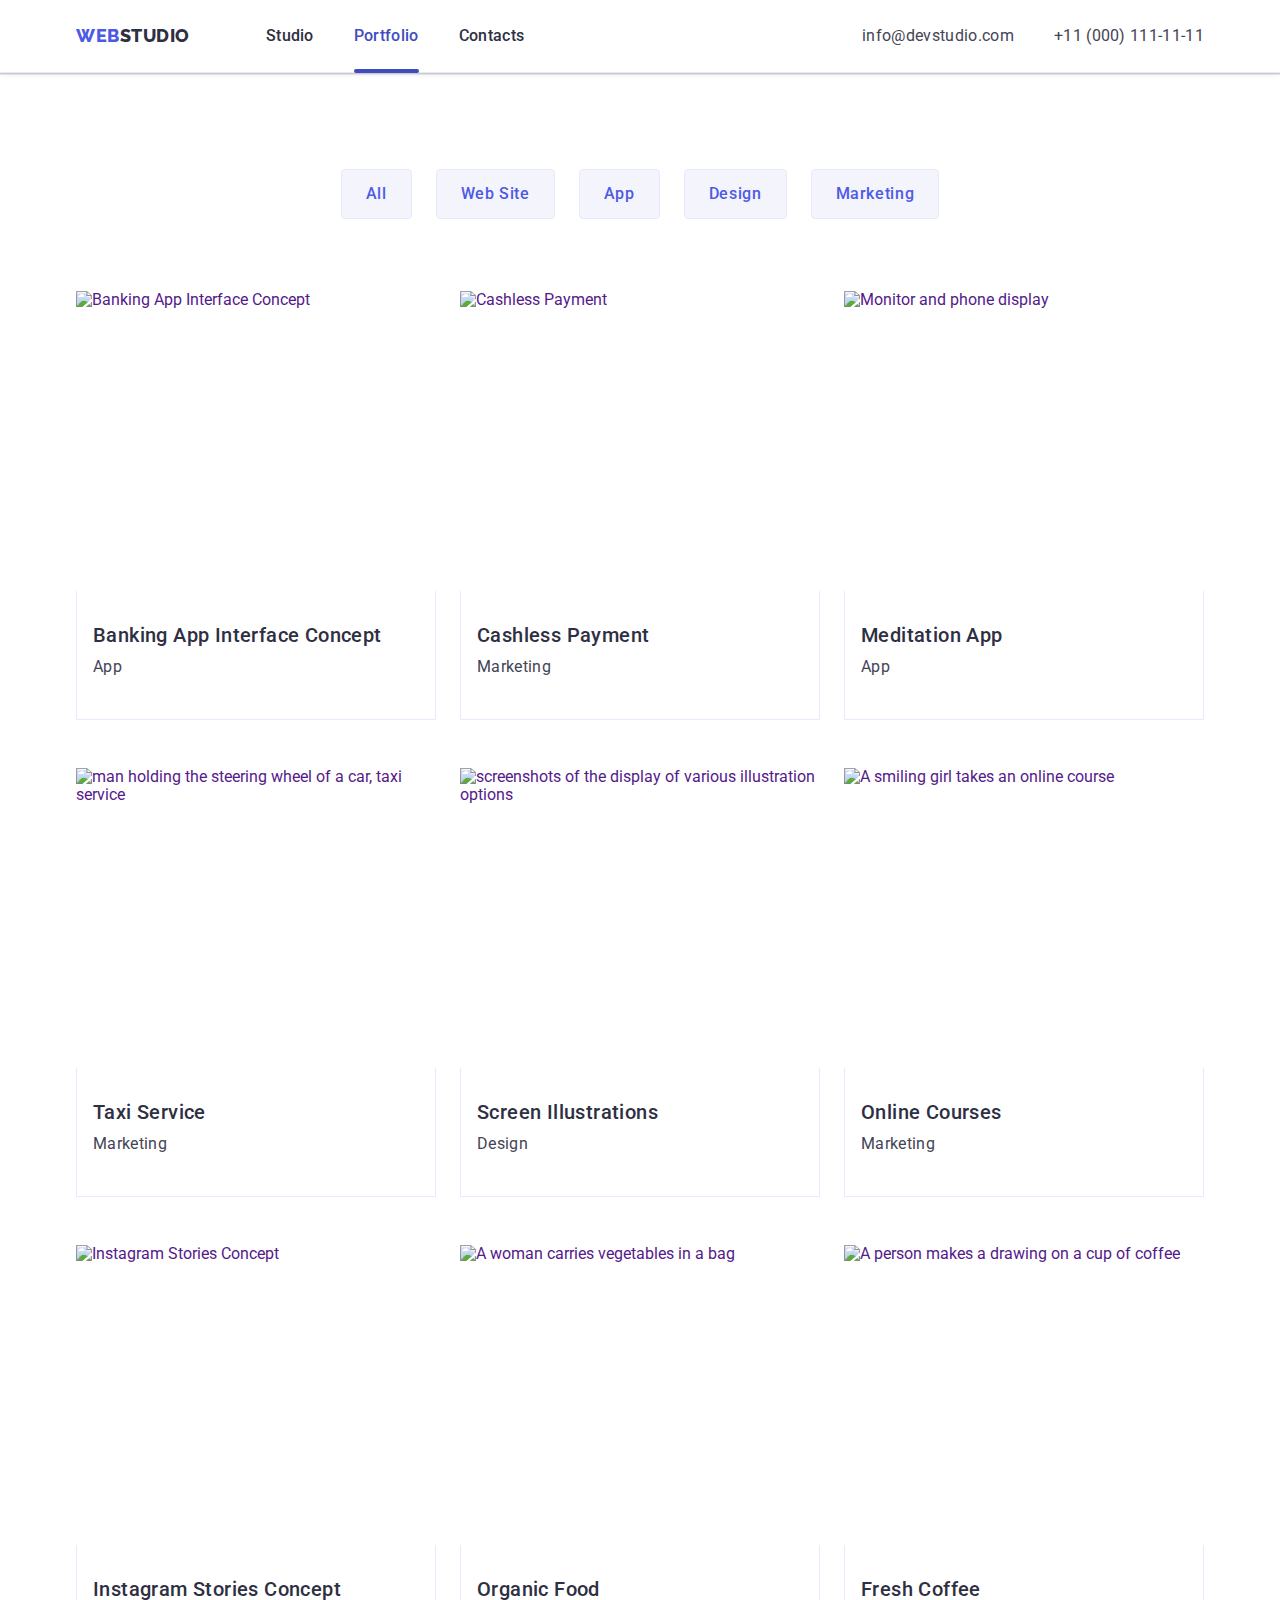
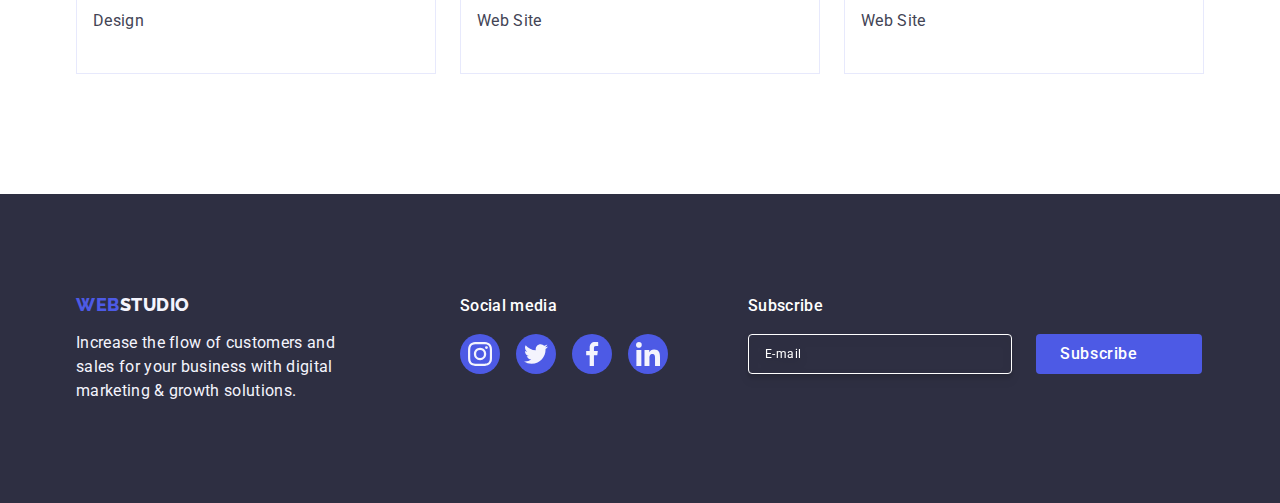
==== commit f180c9d8: "summary" ====
--- a/portfolio.html
+++ b/portfolio.html
@@ -328,14 +328,18 @@
           </ul>
         </div>
         <div class="ftr-form-info">
-          <p class="social-title">
-            Subscribe
-          </p>
+          <p class="social-title">Subscribe</p>
           <form class="footer_form" name="footer_form" autocomplete="off">
             <label class="footer_form-label">
-              <input class="footer_form-input" type="email" name="user-email" placeholder="E-mail" />
+              <input
+                class="footer_form-input"
+                type="email"
+                name="user-email"
+                placeholder="E-mail"
+              />
             </label>
-            <button class="button-subscribe" type="submit">Subscribe
+            <button class="button-subscribe" type="submit">
+              Subscribe
               <svg class="button-subscribe-icon" width="24" height="24">
                 <use href="./images/icons.svg#icon-Frame"></use>
               </svg>
--- a/css/styles.css
+++ b/css/styles.css
@@ -506,14 +506,12 @@
 }
 
 .network-team-icon {
-
   margin-right: 80px;
 }
 
 /* Footer e-mail / subscribe */
 
 .ftr-form-info {
- 
 }
 .ftr-form-desc {
 }
@@ -525,34 +523,33 @@
 .footer_form-input {
   width: 264px;
   height: 40px;
+  padding-left: 16px;
   border-radius: 4px;
-  border: 1px solid var(--white, #FFF);
+  border: 1px solid var(--white, #fff);
   box-shadow: 0px 4px 4px 0px rgba(0, 0, 0, 0.15);
   background-color: transparent;
-  color: #ffffff; 
-  font-size: 12px; 
-  line-height: 1.5; 
-  letter-spacing: 0.04em; 
+  color: #ffffff;
+  font-size: 12px;
+  line-height: 1.5;
+  letter-spacing: 0.04em;
   outline: transparent;
-  filter: drop-shadow(0px 4px 4px rgba(0, 0, 0, 0.15)); 
-  
+  filter: drop-shadow(0px 4px 4px rgba(0, 0, 0, 0.15));
 }
 
 .footer_form-input::placeholder {
-padding: 8px 212px 8px 16px;
-color: var(--light-color);
-font-size: 12px;
-line-height: 24px;
-letter-spacing: 0.48px;
-
+  padding: 8px 212px 8px 0;
+  color: var(--light-color);
+  font-size: 12px;
+  line-height: 24px;
+  letter-spacing: 0.48px;
 }
 
 .button-subscribe {
   display: flex;
   align-items: center;
-  justify-content: center; 
-  
-  min-width: 165px; 
+  justify-content: center;
+
+  min-width: 165px;
   color: var(--light-color);
   background-color: var(--primary-brand);
   border: none;
@@ -560,22 +557,19 @@
   font-weight: 500;
   line-height: 1.5;
   letter-spacing: 0.04em;
-
 }
 
 .social-title .subscribe {
-padding: 8px 64px 8px 24px;
-font-weight: 500;
-line-height: 24px;
-letter-spacing: 0.64px;
+  padding: 8px 64px 8px 24px;
+  font-weight: 500;
+  line-height: 24px;
+  letter-spacing: 0.64px;
 }
 
 .button-subscribe-icon {
   fill: var(--light-color);
   margin-left: 16px;
 }
-
-
 
 /* Portfolio */
 
@@ -727,7 +721,7 @@
   top: 50%;
   left: 50%;
   transform: translateX(-50%) translateY(-50%);
-  padding:  72px 24px 24px 24px;
+  padding: 72px 24px 24px 24px;
 
   width: 408px;
   min-height: 584px;
@@ -776,7 +770,6 @@
   flex-direction: column;
 
   max-width: 408px;
-  
 }
 
 .modal-caption {
@@ -785,16 +778,15 @@
   text-align: center;
   font-size: 16px;
   font-weight: 500;
-  line-height: 1.5; 
-  letter-spacing: 0.02em; 
+  line-height: 1.5;
+  letter-spacing: 0.02em;
   margin-bottom: 16px;
-  text-align: center; 
+  text-align: center;
 }
 
 .div-modal-form {
   margin-bottom: 8px;
 }
-
 
 .form-label {
   position: relative;
@@ -802,26 +794,24 @@
   color: var(--lightslate);
   font-size: 12px;
   line-height: 1.17;
-  letter-spacing: 0.04em; 
+  letter-spacing: 0.04em;
   margin-bottom: 4px;
 }
 
 .input-container {
-
   position: relative;
 }
 
 .modal-form-input {
-  width: 100%; ;
+  width: 100%;
   height: 40px;
   padding-left: 38px;
   font-size: 18px;
   border-radius: 4px;
   border: 1px solid rgba(46, 47, 66, 0.4);
-  background-color: transparent; 
+  background-color: transparent;
   outline: transparent;
   transition: border-color 250ms cubic-bezier(0.4, 0, 0.2, 1);
-  
 }
 
 .modal-form-input:focus {
@@ -829,7 +819,7 @@
 }
 
 .div-modal-form-comment {
-  margin-bottom: 16px 
+  margin-bottom: 16px;
 }
 
 .modal-form-textarea {
@@ -868,9 +858,6 @@
 .modal-form-input:focus + .modal-form-icon {
   fill: var(--primary-brand);
 }
-
-
-
 
 .form-button {
   display: block;
@@ -896,53 +883,41 @@
 
 /* Agreement */
 
-
 .modal-form-agreement {
   font-size: 12px;
-  line-height: 1.17; 
-  letter-spacing: 0.04em; 
+  line-height: 1.17;
+  letter-spacing: 0.04em;
   color: var(--lightslate);
-
-}
-
-.modal-form-checkbox {}
+}
+
+.modal-form-checkbox {
+}
 
 .modal-form-custom-checkbox {
+  width: 16px;
+  height: 16px;
+  border-radius: 2px;
+  border: 1px solid rgba(46, 47, 66, 0.4);
+  transition: background-color 250ms cubic-bezier(0.4, 0, 0.2, 1),
+    border 250ms cubic-bezier(0.4, 0, 0.2, 1),
+    fill 250ms cubic-bezier(0.4, 0, 0.2, 1);
   display: inline-flex;
   align-items: center;
   justify-content: center;
-  width: 16px;
-  height: 16px;
-  border-radius: 2px;
-  border: 1px solid rgba(46, 47, 66, 0.40);
-  fill: transparent; 
-  transition: background-color fill 250ms cubic-bezier(0.4, 0, 0.2, 1);
+  fill: transparent;
 }
 
 .modal-form-checkbox:checked + .modal-form-custom-checkbox {
-
   fill: var(--footer-text);
   background-color: var(--action-color);
   border: none;
 }
 
-.modal-form-checkbox-icon {
-
-  opacity: 0;
-}
-
-.modal-form-checkbox:checked + .modal-form-custom-checkbox > .modal-form-checkbox-icon {
-
-  opacity: 1;
-}
-
-
 .div-modal-form-checkbox {
-
   margin-bottom: 24px;
 }
 
 .modal-form-link {
-  color: #4D5AE5;
-text-decoration:underline;
-}+  color: var(--primary-brand);
+  text-decoration: underline;
+}
